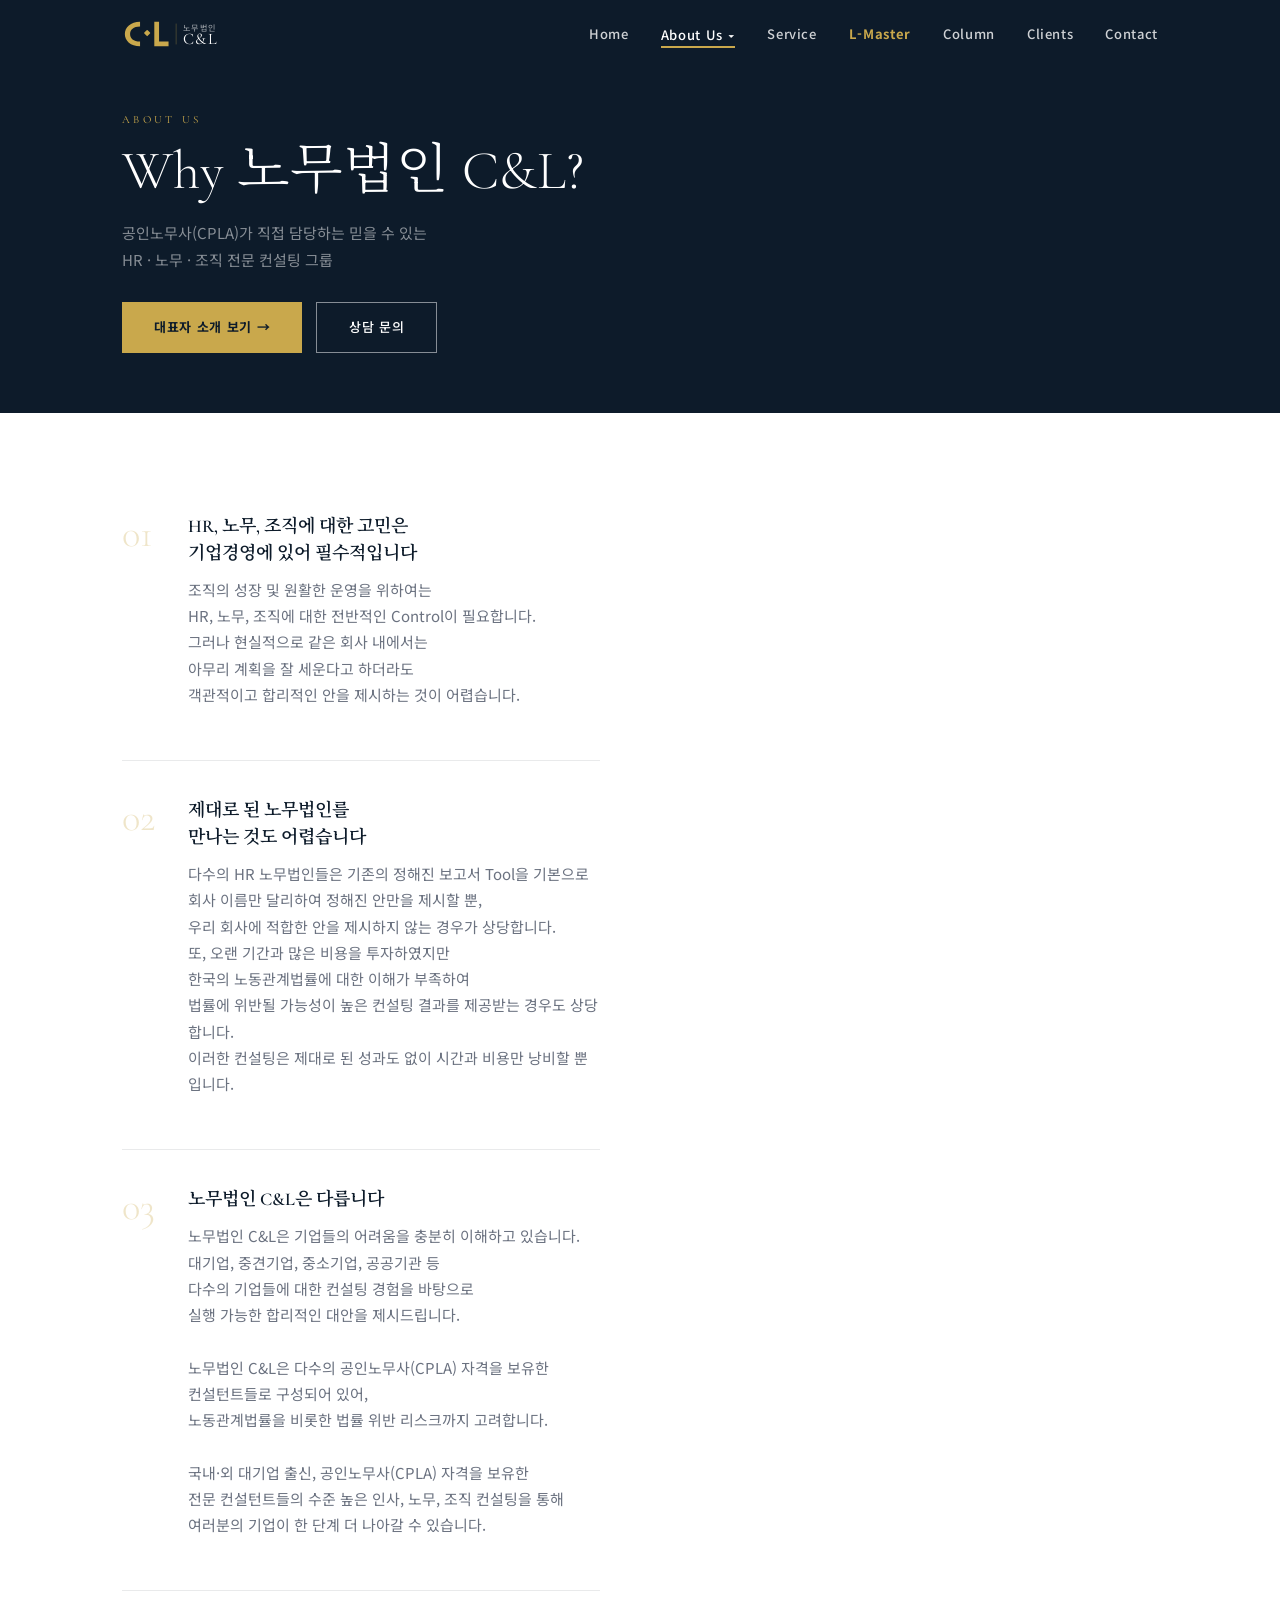
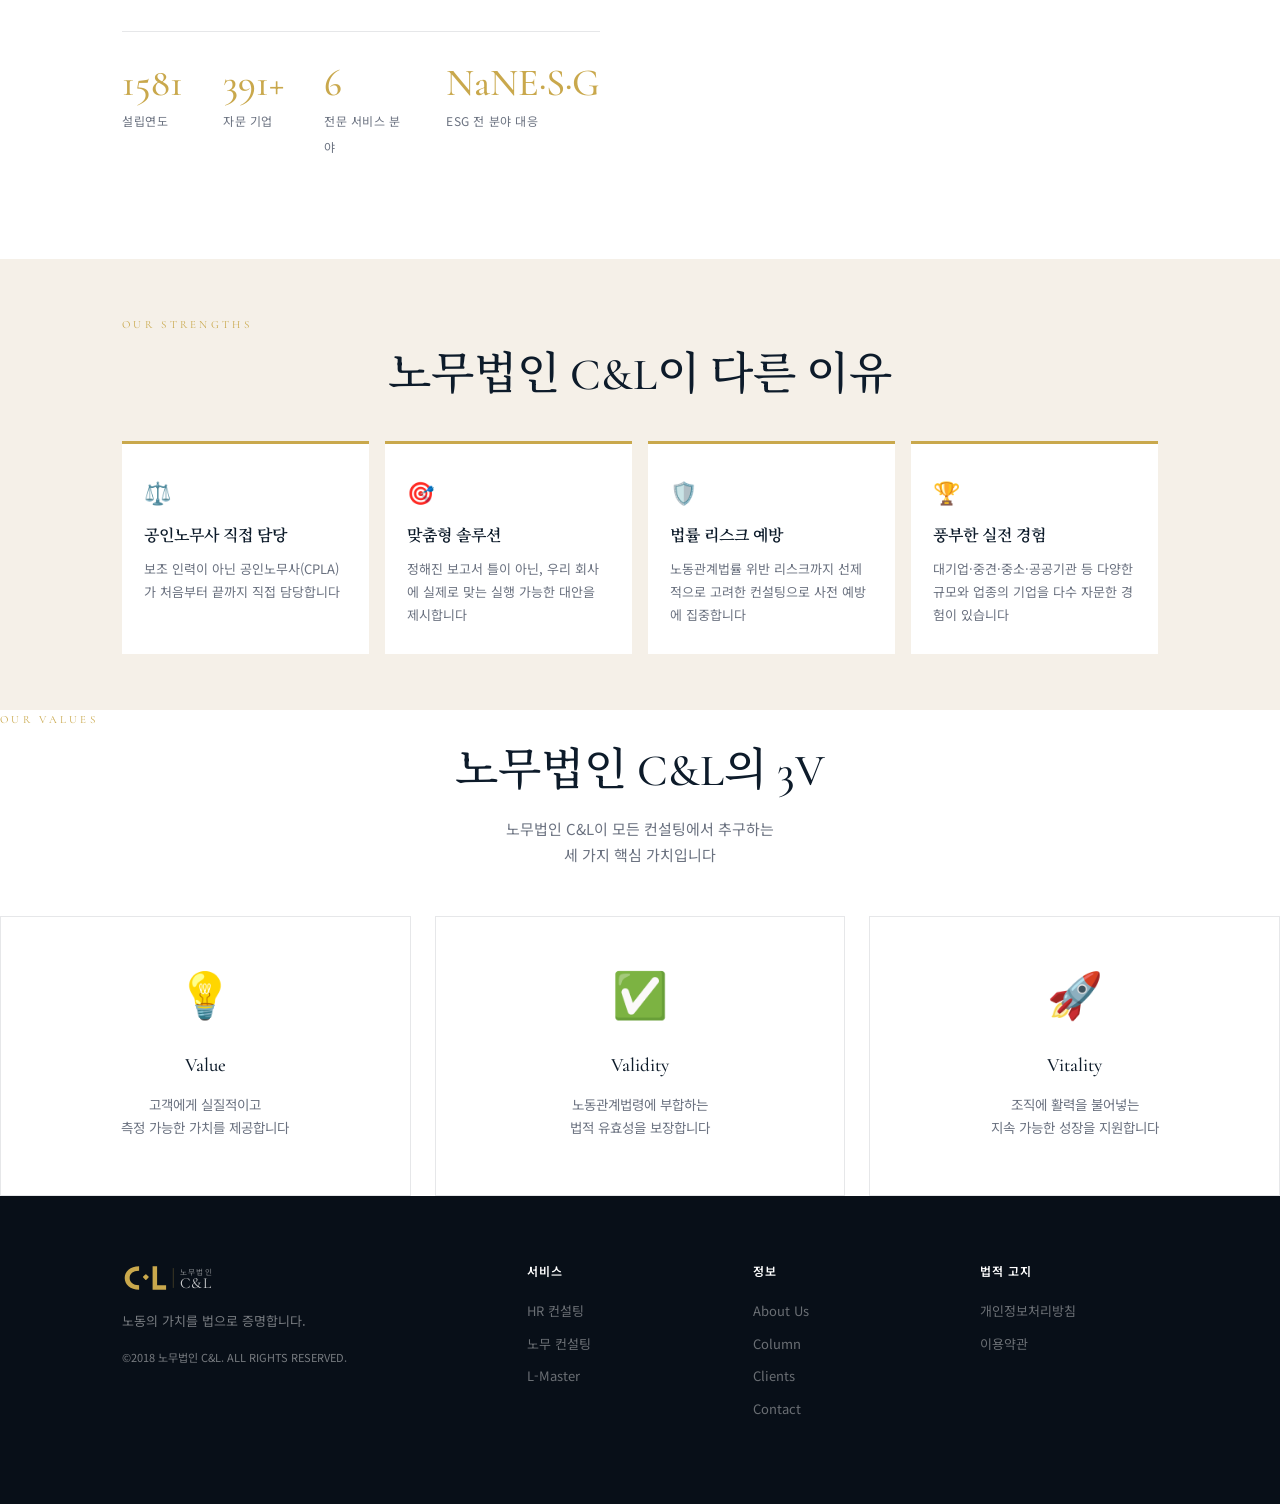
==== about.html @ 5831baf7 "Add files via upload" ====
<!DOCTYPE html>
<html lang="ko">
<head>
  <meta charset="UTF-8"/><meta name="viewport" content="width=device-width,initial-scale=1.0"/>
  <title>About Us | 노무법인 C&amp;L</title>
  <link rel="stylesheet" href="style.css"/>
  <link rel="preconnect" href="https://fonts.googleapis.com">
  <link href="https://fonts.googleapis.com/css2?family=Noto+Serif+KR:wght@300;400;600;700&family=Noto+Sans+KR:wght@300;400;500;700&family=Cormorant+Garamond:ital,wght@0,300;0,500;0,600;1,300;1,500&display=swap" rel="stylesheet">
</head>
<body>
<header class="nav-header scrolled" id="navbar">
  <div class="nav-inner">
    <a href="index.html" class="logo">
      <svg class="logo-svg" viewBox="0 0 148 40" fill="none">
        <path d="M19 7 C9 7 3 13 3 20 C3 27 9 33 19 33 L19 28 C12 28 8.5 24.5 8.5 20 C8.5 15.5 12 12 19 12 Z" fill="#c9a84c"/>
        <rect x="24" y="16.5" width="5" height="5" rx="0.8" fill="#c9a84c" transform="rotate(45 26.5 19)"/>
        <path d="M34 7 L34 33 L49 33 L49 28 L39 28 L39 7 Z" fill="#c9a84c"/>
        <line x1="57" y1="9" x2="57" y2="31" stroke="rgba(201,168,76,0.3)" stroke-width="1"/>
        <text x="64" y="17" font-family="'Noto Sans KR',sans-serif" font-size="8.5" fill="rgba(255,255,255,0.65)" letter-spacing="1.5">노무법인</text>
        <text x="64" y="31" font-family="'Cormorant Garamond',serif" font-size="17" fill="#fff" letter-spacing="1.5">C&amp;L</text>
      </svg>
    </a>
    <nav class="nav-links">
      <a href="index.html" class="nav-link">Home</a>
      <div class="nav-dropdown"><a class="nav-link active" style="cursor:default">About Us ▾</a><div class="dropdown-menu"><a href="about.html">법인 소개</a><a href="director.html">대표자 소개</a></div></div>
      <a href="service.html" class="nav-link">Service</a>
      <a href="lmaster.html" class="nav-link lmaster-link">L-Master</a>
      <a href="column.html" class="nav-link">Column</a>
      <a href="clients.html" class="nav-link">Clients</a>
      <a href="contact.html" class="nav-link">Contact</a>
    </nav>
    <button class="hamburger" id="hamburger"><span></span><span></span><span></span></button>
  </div>
  <div class="mobile-menu" id="mobileMenu">
    <a href="index.html" class="mob-link">Home</a><a href="about.html" class="mob-link">About Us — 법인 소개</a><a href="director.html" class="mob-link">About Us — 대표자 소개</a>
    <a href="service.html" class="mob-link">Service</a><a href="lmaster.html" class="mob-link">L-Master</a>
    <a href="column.html" class="mob-link">Column</a><a href="clients.html" class="mob-link">Clients</a>
    <a href="contact.html" class="mob-link">Contact</a>
  </div>
</header>

<div class="page-hero">
  <div class="container">
    <div class="section-label">About Us</div>
    <h1>Why 노무법인 C&amp;L?</h1>
    <p>공인노무사(CPLA)가 직접 담당하는 믿을 수 있는<br/>HR · 노무 · 조직 전문 컨설팅 그룹</p>
    <div style="margin-top:28px;display:flex;gap:14px;flex-wrap:wrap">
      <a href="director.html" class="btn-primary">대표자 소개 보기 →</a>
      <a href="contact.html" class="btn-outline">상담 문의</a>
    </div>
  </div>
</div>

<!-- Why CNL -->
<section class="section" style="background:#fff">
  <div class="container">
    <div class="about-grid">
      <div class="about-text">

        <div class="about-why-item">
          <div class="about-why-num">01</div>
          <div>
            <h4 class="about-why-title">
              HR, 노무, 조직에 대한 고민은<br/>기업경영에 있어 필수적입니다
            </h4>
            <p class="about-desc">
              조직의 성장 및 원활한 운영을 위하여는<br/>
              HR, 노무, 조직에 대한 전반적인 Control이 필요합니다.<br/>
              그러나 현실적으로 같은 회사 내에서는<br/>
              아무리 계획을 잘 세운다고 하더라도<br/>
              객관적이고 합리적인 안을 제시하는 것이 어렵습니다.
            </p>
          </div>
        </div>

        <div class="about-why-item">
          <div class="about-why-num">02</div>
          <div>
            <h4 class="about-why-title">
              제대로 된 노무법인를<br/>만나는 것도 어렵습니다
            </h4>
            <p class="about-desc">
              다수의 HR 노무법인들은 기존의 정해진 보고서 Tool을 기본으로<br/>
              회사 이름만 달리하여 정해진 안만을 제시할 뿐,<br/>
              우리 회사에 적합한 안을 제시하지 않는 경우가 상당합니다.<br/>
              또, 오랜 기간과 많은 비용을 투자하였지만<br/>
              한국의 노동관계법률에 대한 이해가 부족하여<br/>
              법률에 위반될 가능성이 높은 컨설팅 결과를 제공받는 경우도 상당합니다.<br/>
              이러한 컨설팅은 제대로 된 성과도 없이 시간과 비용만 낭비할 뿐입니다.
            </p>
          </div>
        </div>

        <div class="about-why-item">
          <div class="about-why-num">03</div>
          <div>
            <h4 class="about-why-title">노무법인 C&amp;L은 다릅니다</h4>
            <p class="about-desc">
              노무법인 C&amp;L은 기업들의 어려움을 충분히 이해하고 있습니다.<br/>
              대기업, 중견기업, 중소기업, 공공기관 등<br/>
              다수의 기업들에 대한 컨설팅 경험을 바탕으로<br/>
              실행 가능한 합리적인 대안을 제시드립니다.<br/><br/>
              노무법인 C&amp;L은 다수의 공인노무사(CPLA) 자격을 보유한<br/>
              컨설턴트들로 구성되어 있어,<br/>
              노동관계법률을 비롯한 법률 위반 리스크까지 고려합니다.<br/><br/>
              국내·외 대기업 출신, 공인노무사(CPLA) 자격을 보유한<br/>
              전문 컨설턴트들의 수준 높은 인사, 노무, 조직 컨설팅을 통해<br/>
              여러분의 기업이 한 단계 더 나아갈 수 있습니다.
            </p>
          </div>
        </div>

        <div class="about-stats" style="margin-top:40px">
          <div class="stat"><span class="stat-num">2018</span><span class="stat-label">설립연도</span></div>
          <div class="stat"><span class="stat-num">500+</span><span class="stat-label">자문 기업</span></div>
          <div class="stat"><span class="stat-num">8</span><span class="stat-label">전문 서비스 분야</span></div>
          <div class="stat"><span class="stat-num">E·S·G</span><span class="stat-label">ESG 전 분야 대응</span></div>
        </div>
      </div><!-- end about-text -->

    </div><!-- end about-grid -->
  </div>
</section>

<!-- 핵심 강점 4개 카드 -->
<section class="section" style="background:#f5f0e8;padding:56px 0">
  <div class="container">
    <div class="section-label">Our Strengths</div>
    <h2 class="section-title centered">노무법인 C&amp;L이 다른 이유</h2>
    <div style="display:grid;grid-template-columns:repeat(4,1fr);gap:16px;margin-top:36px">
      <div style="background:#fff;padding:28px 22px;border-top:3px solid var(--gold)">
        <div style="font-size:22px;margin-bottom:12px">⚖️</div>
        <h4 style="font-family:var(--ff-serif);font-size:16px;font-weight:600;color:var(--navy);margin-bottom:8px">공인노무사 직접 담당</h4>
        <p style="font-size:13px;color:#6b7280;line-height:1.75">보조 인력이 아닌 공인노무사(CPLA)가 처음부터 끝까지 직접 담당합니다</p>
      </div>
      <div style="background:#fff;padding:28px 22px;border-top:3px solid var(--gold)">
        <div style="font-size:22px;margin-bottom:12px">🎯</div>
        <h4 style="font-family:var(--ff-serif);font-size:16px;font-weight:600;color:var(--navy);margin-bottom:8px">맞춤형 솔루션</h4>
        <p style="font-size:13px;color:#6b7280;line-height:1.75">정해진 보고서 틀이 아닌, 우리 회사에 실제로 맞는 실행 가능한 대안을 제시합니다</p>
      </div>
      <div style="background:#fff;padding:28px 22px;border-top:3px solid var(--gold)">
        <div style="font-size:22px;margin-bottom:12px">🛡️</div>
        <h4 style="font-family:var(--ff-serif);font-size:16px;font-weight:600;color:var(--navy);margin-bottom:8px">법률 리스크 예방</h4>
        <p style="font-size:13px;color:#6b7280;line-height:1.75">노동관계법률 위반 리스크까지 선제적으로 고려한 컨설팅으로 사전 예방에 집중합니다</p>
      </div>
      <div style="background:#fff;padding:28px 22px;border-top:3px solid var(--gold)">
        <div style="font-size:22px;margin-bottom:12px">🏆</div>
        <h4 style="font-family:var(--ff-serif);font-size:16px;font-weight:600;color:var(--navy);margin-bottom:8px">풍부한 실전 경험</h4>
        <p style="font-size:13px;color:#6b7280;line-height:1.75">대기업·중견·중소·공공기관 등 다양한 규모와 업종의 기업을 다수 자문한 경험이 있습니다</p>
      </div>
    </div>
  </div>
</section>
    <div class="section-label">Our Values</div>
    <h2 class="section-title centered">노무법인 C&amp;L의 3V</h2>
    <p class="section-sub centered">
      노무법인 C&amp;L이 모든 컨설팅에서 추구하는<br/>세 가지 핵심 가치입니다
    </p>
    <div class="service-grid" style="grid-template-columns:repeat(3,1fr);margin-top:40px">
      <div class="service-card" style="text-align:center">
        <div style="font-size:2.8rem;margin-bottom:16px">💡</div>
        <h3>Value</h3>
        <p>고객에게 실질적이고<br/>측정 가능한 가치를 제공합니다</p>
      </div>
      <div class="service-card" style="text-align:center">
        <div style="font-size:2.8rem;margin-bottom:16px">✅</div>
        <h3>Validity</h3>
        <p>노동관계법령에 부합하는<br/>법적 유효성을 보장합니다</p>
      </div>
      <div class="service-card" style="text-align:center">
        <div style="font-size:2.8rem;margin-bottom:16px">🚀</div>
        <h3>Vitality</h3>
        <p>조직에 활력을 불어넣는<br/>지속 가능한 성장을 지원합니다</p>
      </div>
    </div>
  </div>
</section>

<footer class="footer">
  <div class="container">
    <div class="footer-grid">
      <div class="footer-brand">
        <svg class="footer-logo-svg" viewBox="0 0 148 40" fill="none">
          <path d="M19 7 C9 7 3 13 3 20 C3 27 9 33 19 33 L19 28 C12 28 8.5 24.5 8.5 20 C8.5 15.5 12 12 19 12 Z" fill="#c9a84c"/>
          <rect x="24" y="16.5" width="5" height="5" rx="0.8" fill="#c9a84c" transform="rotate(45 26.5 19)"/>
          <path d="M34 7 L34 33 L49 33 L49 28 L39 28 L39 7 Z" fill="#c9a84c"/>
          <line x1="57" y1="9" x2="57" y2="31" stroke="rgba(201,168,76,0.3)" stroke-width="1"/>
          <text x="64" y="17" font-family="'Noto Sans KR',sans-serif" font-size="8.5" fill="rgba(255,255,255,0.5)" letter-spacing="1.5">노무법인</text>
          <text x="64" y="31" font-family="'Cormorant Garamond',serif" font-size="17" fill="rgba(255,255,255,0.8)" letter-spacing="1.5">C&amp;L</text>
        </svg>
        <p>노동의 가치를 법으로 증명합니다.</p>
        <p class="footer-copy">©2018 노무법인 C&amp;L. ALL RIGHTS RESERVED.</p>
      </div>
      <div class="footer-links"><h4>서비스</h4><a href="service.html">HR 컨설팅</a><a href="service.html">노무 컨설팅</a><a href="lmaster.html">L-Master</a></div>
      <div class="footer-links"><h4>정보</h4><a href="about.html">About Us</a><a href="column.html">Column</a><a href="clients.html">Clients</a><a href="contact.html">Contact</a></div>
      <div class="footer-links"><h4>법적 고지</h4><a href="#">개인정보처리방침</a><a href="#">이용약관</a></div>
    </div>
  </div>
</footer>
<script src="script.js"></script>
</body>
</html>
---- style.css ----
/* ── RESET & VARIABLES ── */
*, *::before, *::after { box-sizing: border-box; margin: 0; padding: 0; }

:root {
  --navy:    #0d1b2a;
  --navy2:   #1b2e45;
  --gold:    #c9a84c;
  --gold2:   #e8c96a;
  --cream:   #f5f0e8;
  --light:   #fafaf7;
  --gray:    #6b7280;
  --gray2:   #9ca3af;
  --white:   #ffffff;
  --lm-dark: #111827;
  --lm-red:  #c0392b;

  --ff-serif: 'Cormorant Garamond', 'Noto Serif KR', serif;
  --ff-sans:  'Noto Sans KR', sans-serif;

  --radius: 4px;
  --shadow: 0 4px 24px rgba(13,27,42,0.10);
  --shadow-lg: 0 12px 48px rgba(13,27,42,0.18);
}

html { scroll-behavior: smooth; }

body {
  font-family: var(--ff-sans);
  font-size: 15px;
  line-height: 1.75;
  color: var(--navy);
  background: var(--white);
  overflow-x: hidden;
}

/* ── TYPOGRAPHY HELPERS ── */
.section-label {
  font-family: var(--ff-serif);
  font-size: 11px;
  letter-spacing: 0.3em;
  text-transform: uppercase;
  color: var(--gold);
  margin-bottom: 12px;
}

.section-title {
  font-family: var(--ff-serif);
  font-size: clamp(2rem, 4vw, 2.8rem);
  font-weight: 500;
  line-height: 1.3;
  color: var(--navy);
  margin-bottom: 16px;
}

.section-title.centered,
.section-sub.centered {
  text-align: center;
}

.section-sub {
  color: var(--gray);
  font-size: 15px;
  margin-bottom: 48px;
  max-width: 520px;
}

.centered { margin-left: auto; margin-right: auto; }

.section {
  padding: 100px 0;
}

.container {
  max-width: 1100px;
  margin: 0 auto;
  padding: 0 32px;
}

/* ── BUTTONS ── */
.btn-primary {
  display: inline-block;
  background: var(--gold);
  color: var(--navy);
  font-family: var(--ff-sans);
  font-weight: 700;
  font-size: 13px;
  letter-spacing: 0.05em;
  padding: 14px 32px;
  text-decoration: none;
  border: none;
  cursor: pointer;
  transition: background 0.25s, transform 0.2s;
}
.btn-primary:hover { background: var(--gold2); transform: translateY(-2px); }

.btn-outline {
  display: inline-block;
  background: transparent;
  color: var(--white);
  font-family: var(--ff-sans);
  font-weight: 500;
  font-size: 13px;
  letter-spacing: 0.05em;
  padding: 13px 32px;
  text-decoration: none;
  border: 1.5px solid rgba(255,255,255,0.5);
  cursor: pointer;
  transition: border-color 0.25s, color 0.25s, transform 0.2s;
}
.btn-outline:hover { border-color: var(--gold); color: var(--gold); transform: translateY(-2px); }

/* dark variant for non-hero */
.btn-outline.dark {
  color: var(--navy);
  border-color: var(--navy);
}
.btn-outline.dark:hover { border-color: var(--gold); color: var(--gold); }

/* ── NAVBAR ── */
.nav-header {
  position: fixed;
  top: 0; left: 0; right: 0;
  z-index: 999;
  transition: background 0.35s, box-shadow 0.35s;
}

.nav-header.scrolled {
  background: var(--navy);
  box-shadow: 0 2px 20px rgba(0,0,0,0.25);
}

.nav-inner {
  max-width: 1100px;
  margin: 0 auto;
  padding: 0 32px;
  height: 68px;
  display: flex;
  align-items: center;
  justify-content: space-between;
}

.logo {
  display: flex;
  align-items: center;
  text-decoration: none;
}
.logo-svg {
  height: 38px;
  width: auto;
}
.footer-logo-svg {
  height: 36px;
  width: auto;
  margin-bottom: 14px;
  display: block;
}

/* ── L-MASTER BANNER (service section 하단) ── */
.lmaster-banner {
  margin-top: 56px;
  background: var(--navy);
  display: flex;
  align-items: center;
  justify-content: space-between;
  gap: 32px;
  padding: 40px 48px;
  flex-wrap: wrap;
}
.lmaster-banner-label {
  display: inline-block;
  background: var(--gold);
  color: var(--navy);
  font-size: 10px;
  font-weight: 700;
  letter-spacing: 0.18em;
  padding: 3px 10px;
  margin-bottom: 10px;
}
.lmaster-banner-text strong {
  display: block;
  font-family: var(--ff-serif);
  font-size: 22px;
  font-weight: 500;
  color: var(--white);
  margin-bottom: 8px;
  line-height: 1.3;
}
.lmaster-banner-text p {
  color: rgba(255,255,255,0.55);
  font-size: 14px;
  line-height: 1.8;
}

.nav-links {
  display: flex;
  gap: 32px;
  align-items: center;
}

.nav-link {
  font-size: 13px;
  font-weight: 500;
  letter-spacing: 0.05em;
  color: rgba(255,255,255,0.8);
  text-decoration: none;
  transition: color 0.2s;
  position: relative;
}

.nav-link::after {
  content: '';
  position: absolute;
  bottom: -4px; left: 0; right: 0;
  height: 1.5px;
  background: var(--gold);
  transform: scaleX(0);
  transition: transform 0.25s;
  transform-origin: left;
}

.nav-link:hover, .nav-link.active { color: var(--white); }
.nav-link:hover::after, .nav-link.active::after { transform: scaleX(1); }

.lmaster-link {
  color: var(--gold) !important;
  font-weight: 700;
}

.hamburger {
  display: none;
  flex-direction: column;
  gap: 5px;
  background: none;
  border: none;
  cursor: pointer;
  padding: 4px;
}
.hamburger span {
  display: block;
  width: 24px;
  height: 2px;
  background: var(--white);
  transition: transform 0.3s, opacity 0.3s;
}

.mobile-menu {
  display: none;
  flex-direction: column;
  background: var(--navy);
  padding: 16px 32px 24px;
  border-top: 1px solid rgba(255,255,255,0.1);
}
.mobile-menu.open { display: flex; }
.mob-link {
  color: rgba(255,255,255,0.8);
  text-decoration: none;
  padding: 10px 0;
  font-size: 14px;
  font-weight: 500;
  border-bottom: 1px solid rgba(255,255,255,0.07);
}

/* ── HERO ── */
.hero {
  position: relative;
  min-height: 100vh;
  display: flex;
  align-items: center;
  overflow: hidden;
}

.hero-bg {
  position: absolute;
  inset: 0;
  background:
    linear-gradient(135deg, #0d1b2a 0%, #1b2e45 60%, #0d2035 100%);
}

/* decorative geometric lines */
.hero-bg::before {
  content: '';
  position: absolute;
  top: 10%;
  right: 5%;
  width: 420px;
  height: 420px;
  border: 1px solid rgba(201,168,76,0.15);
  transform: rotate(15deg);
}
.hero-bg::after {
  content: '';
  position: absolute;
  top: 15%;
  right: 8%;
  width: 320px;
  height: 320px;
  border: 1px solid rgba(201,168,76,0.08);
  transform: rotate(30deg);
}

.hero-overlay {
  position: absolute;
  inset: 0;
  background: radial-gradient(ellipse at 70% 50%, rgba(201,168,76,0.06) 0%, transparent 60%);
}

.hero-content {
  position: relative;
  z-index: 2;
  max-width: 1100px;
  margin: 0 auto;
  padding: 0 32px;
  padding-top: 68px;
}

.hero-sub {
  font-size: 15px;
  letter-spacing: 0.22em;
  text-transform: uppercase;
  color: rgba(255,255,255,0.75);
  margin-bottom: 20px;
  font-weight: 400;
}
.hero-firm {
  font-family: var(--ff-serif);
  font-size: 13px;
  letter-spacing: 0.3em;
  text-transform: uppercase;
  color: var(--gold);
  margin-bottom: 10px;
}
.delay-4 { animation-delay: 0.8s; }

.column-header-row {
  display: flex;
  align-items: flex-end;
  justify-content: space-between;
  margin-bottom: 40px;
  gap: 24px;
  flex-wrap: wrap;
}
.column-header-row .section-title { margin-bottom: 8px; }
.column-header-row .section-sub   { margin-bottom: 0; }

.hero-title {
  font-family: var(--ff-serif);
  font-size: clamp(3rem, 7vw, 5.5rem);
  font-weight: 300;
  line-height: 1.15;
  color: var(--white);
  margin-bottom: 24px;
}
.hero-title em {
  font-style: italic;
  color: var(--gold);
}

.hero-desc {
  color: rgba(255,255,255,0.65);
  font-size: 15px;
  line-height: 1.9;
  margin-bottom: 40px;
  max-width: 480px;
}

.hero-cta {
  display: flex;
  gap: 16px;
  flex-wrap: wrap;
}

.hero-scroll-indicator {
  position: absolute;
  bottom: 40px;
  left: 50%;
  transform: translateX(-50%);
  display: flex;
  flex-direction: column;
  align-items: center;
  gap: 8px;
  z-index: 2;
}
.hero-scroll-indicator span {
  font-size: 9px;
  letter-spacing: 0.25em;
  color: rgba(255,255,255,0.35);
}
.scroll-line {
  width: 1px;
  height: 40px;
  background: linear-gradient(to bottom, rgba(255,255,255,0.3), transparent);
  animation: scrollPulse 2s ease-in-out infinite;
}
@keyframes scrollPulse {
  0%, 100% { opacity: 0.3; transform: scaleY(1); }
  50% { opacity: 0.7; transform: scaleY(1.2); }
}

/* ── ANIMATIONS ── */
.animate-up {
  opacity: 0;
  transform: translateY(30px);
  animation: fadeUp 0.8s ease forwards;
}
.delay-1 { animation-delay: 0.2s; }
.delay-2 { animation-delay: 0.4s; }
.delay-3 { animation-delay: 0.6s; }

@keyframes fadeUp {
  to { opacity: 1; transform: translateY(0); }
}

/* ── ABOUT ── */
.about-section { background: var(--light); }

.about-grid {
  display: grid;
  grid-template-columns: 1fr 1fr;
  gap: 80px;
  align-items: center;
}

.about-desc {
  color: var(--gray);
  margin-bottom: 16px;
  font-size: 15px;
}

.about-stats {
  display: flex;
  gap: 40px;
  margin-top: 40px;
  padding-top: 32px;
  border-top: 1px solid rgba(13,27,42,0.1);
}

.stat-num {
  display: block;
  font-family: var(--ff-serif);
  font-size: 2.4rem;
  font-weight: 500;
  color: var(--gold);
  line-height: 1;
  margin-bottom: 4px;
}
.stat-label {
  font-size: 12px;
  color: var(--gray);
  letter-spacing: 0.05em;
}

.about-visual {
  display: grid;
  grid-template-columns: 1fr 1fr;
  gap: 16px;
}

.about-card {
  background: var(--white);
  border: 1px solid rgba(13,27,42,0.07);
  padding: 28px 24px;
  transition: box-shadow 0.25s, transform 0.25s;
}
.about-card:hover {
  box-shadow: var(--shadow);
  transform: translateY(-4px);
}
.about-card-icon {
  font-size: 24px;
  margin-bottom: 12px;
}
.about-card h3 {
  font-family: var(--ff-serif);
  font-size: 18px;
  font-weight: 500;
  margin-bottom: 8px;
  color: var(--navy);
}
.about-card p {
  font-size: 13px;
  color: var(--gray);
  line-height: 1.6;
}

/* ── SERVICE ── */
.service-section { background: var(--white); }

.service-grid {
  display: grid;
  grid-template-columns: repeat(3, 1fr);
  gap: 24px;
}

.service-card {
  border: 1px solid rgba(13,27,42,0.1);
  padding: 36px 28px;
  position: relative;
  overflow: hidden;
  transition: border-color 0.25s, box-shadow 0.25s, transform 0.25s;
  background: var(--white);
}
.service-card::before {
  content: '';
  position: absolute;
  top: 0; left: 0; right: 0;
  height: 3px;
  background: var(--gold);
  transform: scaleX(0);
  transition: transform 0.3s;
  transform-origin: left;
}
.service-card:hover {
  border-color: transparent;
  box-shadow: var(--shadow);
  transform: translateY(-6px);
}
.service-card:hover::before { transform: scaleX(1); }

.service-num {
  font-family: var(--ff-serif);
  font-size: 2.5rem;
  font-weight: 300;
  color: rgba(13,27,42,0.08);
  line-height: 1;
  margin-bottom: 16px;
}
.service-card h3 {
  font-family: var(--ff-serif);
  font-size: 19px;
  font-weight: 500;
  margin-bottom: 12px;
  color: var(--navy);
}
.service-card p {
  font-size: 13.5px;
  color: var(--gray);
  line-height: 1.7;
  margin-bottom: 20px;
}
.service-link {
  font-size: 12px;
  font-weight: 600;
  color: var(--gold);
  text-decoration: none;
  letter-spacing: 0.05em;
  transition: color 0.2s;
}
.service-link:hover { color: var(--navy); }

/* ── L-MASTER ── */
.lmaster-section {
  background: var(--lm-dark);
  color: var(--white);
  position: relative;
  overflow: hidden;
}

.lmaster-bg-text {
  position: absolute;
  top: 50%;
  right: -60px;
  transform: translateY(-50%);
  font-family: var(--ff-serif);
  font-size: clamp(8rem, 18vw, 18rem);
  font-weight: 700;
  color: rgba(255,255,255,0.025);
  white-space: nowrap;
  pointer-events: none;
  letter-spacing: -0.02em;
}

.lmaster-badge {
  display: inline-block;
  background: var(--lm-red);
  color: var(--white);
  font-size: 10px;
  font-weight: 700;
  letter-spacing: 0.2em;
  padding: 5px 14px;
  margin-bottom: 24px;
}

.lmaster-header {
  max-width: 700px;
  margin-bottom: 72px;
}

.lmaster-logo-wrap {
  display: flex;
  align-items: center;
  gap: 12px;
  margin-bottom: 24px;
}
.lmaster-logo-icon {
  font-size: 28px;
}
.lmaster-logo-text {
  font-family: var(--ff-serif);
  font-size: 26px;
  font-weight: 500;
  color: var(--gold);
  letter-spacing: 0.05em;
}

.lmaster-title {
  font-family: var(--ff-serif);
  font-size: clamp(2.2rem, 5vw, 3.8rem);
  font-weight: 300;
  line-height: 1.2;
  color: var(--white);
  margin-bottom: 20px;
}
.lmaster-title em {
  font-style: italic;
  color: var(--gold);
}
.lmaster-sub {
  color: rgba(255,255,255,0.55);
  font-size: 15px;
  line-height: 1.8;
  max-width: 600px;
}

.lmaster-why {
  margin-bottom: 72px;
}
.lmaster-why-title {
  font-family: var(--ff-serif);
  font-size: 22px;
  font-weight: 500;
  color: var(--gold);
  margin-bottom: 32px;
  letter-spacing: 0.03em;
}

.lmaster-reasons {
  display: grid;
  grid-template-columns: repeat(3, 1fr);
  gap: 24px;
}
.lmaster-reason {
  background: rgba(255,255,255,0.04);
  border: 1px solid rgba(255,255,255,0.08);
  padding: 32px 28px;
  transition: background 0.25s, border-color 0.25s;
}
.lmaster-reason:hover {
  background: rgba(201,168,76,0.08);
  border-color: rgba(201,168,76,0.3);
}
.reason-icon {
  font-size: 28px;
  margin-bottom: 16px;
}
.lmaster-reason h4 {
  font-family: var(--ff-serif);
  font-size: 18px;
  font-weight: 500;
  color: var(--white);
  margin-bottom: 10px;
}
.lmaster-reason p {
  font-size: 13.5px;
  color: rgba(255,255,255,0.55);
  line-height: 1.7;
}

/* Plans */
.lmaster-plans { margin-bottom: 64px; }

.plan-grid {
  display: grid;
  grid-template-columns: repeat(3, 1fr);
  gap: 24px;
  align-items: start;
}

.plan-card {
  border: 1px solid rgba(255,255,255,0.1);
  padding: 36px 28px;
  position: relative;
  transition: border-color 0.25s;
}
.plan-card.featured {
  border-color: var(--gold);
  background: rgba(201,168,76,0.06);
}
.plan-badge {
  position: absolute;
  top: -1px; left: -1px; right: -1px;
  background: var(--gold);
  color: var(--navy);
  font-size: 10px;
  font-weight: 700;
  letter-spacing: 0.1em;
  text-align: center;
  padding: 5px;
}
.plan-card h4 {
  font-family: var(--ff-serif);
  font-size: 20px;
  font-weight: 500;
  color: var(--white);
  margin-bottom: 16px;
  margin-top: 16px;
}
.plan-card.featured h4 { margin-top: 32px; }
.plan-price {
  font-family: var(--ff-serif);
  font-size: 2.8rem;
  font-weight: 500;
  color: var(--gold);
  margin-bottom: 24px;
  line-height: 1;
}
.plan-won { font-size: 1.4rem; }
.plan-features {
  list-style: none;
  margin-bottom: 28px;
}
.plan-features li {
  font-size: 13px;
  color: rgba(255,255,255,0.65);
  padding: 7px 0;
  border-bottom: 1px solid rgba(255,255,255,0.05);
}

.plan-cta {
  display: block;
  text-align: center;
  background: var(--gold);
  color: var(--navy);
  font-weight: 700;
  font-size: 13px;
  padding: 13px 24px;
  text-decoration: none;
  transition: background 0.25s;
}
.plan-cta:hover { background: var(--gold2); }
.plan-cta.outline {
  background: transparent;
  color: var(--white);
  border: 1.5px solid rgba(255,255,255,0.25);
}
.plan-cta.outline:hover {
  border-color: var(--gold);
  color: var(--gold);
}

.lmaster-cta-banner {
  border-top: 1px solid rgba(255,255,255,0.1);
  padding-top: 48px;
  display: flex;
  justify-content: space-between;
  align-items: center;
  gap: 32px;
  flex-wrap: wrap;
}
.lmaster-cta-banner p {
  font-family: var(--ff-serif);
  font-size: 1.3rem;
  font-style: italic;
  color: rgba(255,255,255,0.65);
  max-width: 520px;
}

/* ── COLUMN ── */
.column-section { background: var(--cream); }

.column-grid {
  display: grid;
  grid-template-columns: 1fr 1fr;
  gap: 24px;
}

.column-card {
  background: var(--white);
  padding: 32px 28px;
  border: 1px solid rgba(13,27,42,0.06);
  transition: box-shadow 0.25s, transform 0.25s;
}
.column-card:hover {
  box-shadow: var(--shadow);
  transform: translateY(-4px);
}
.column-card.featured-card {
  grid-column: span 2;
  display: grid;
  grid-template-columns: 1fr auto;
  gap: 16px;
  align-items: start;
}
.column-card.featured-card h3 {
  font-size: 22px;
}

.col-category {
  font-size: 10px;
  letter-spacing: 0.2em;
  text-transform: uppercase;
  color: var(--gold);
  font-weight: 700;
  margin-bottom: 10px;
}
.column-card h3 {
  font-family: var(--ff-serif);
  font-size: 18px;
  font-weight: 500;
  color: var(--navy);
  margin-bottom: 10px;
  line-height: 1.4;
}
.column-card p {
  font-size: 13.5px;
  color: var(--gray);
  line-height: 1.65;
  margin-bottom: 16px;
}
.col-meta {
  display: flex;
  justify-content: space-between;
  align-items: center;
  font-size: 12px;
  color: var(--gray2);
}
.col-read {
  color: var(--gold);
  text-decoration: none;
  font-weight: 600;
  font-size: 12px;
  transition: color 0.2s;
}
.col-read:hover { color: var(--navy); }
.col-more-wrap {
  text-align: center;
  margin-top: 48px;
}
.col-more-wrap .btn-outline {
  color: var(--navy);
  border-color: var(--navy);
}
.col-more-wrap .btn-outline:hover { border-color: var(--gold); color: var(--gold); }

/* ── CLIENTS ── */
.clients-section { background: var(--white); }

.clients-grid {
  display: grid;
  grid-template-columns: repeat(4, 1fr);
  gap: 1px;
  background: rgba(13,27,42,0.08);
  border: 1px solid rgba(13,27,42,0.08);
  margin-bottom: 56px;
}
.client-logo {
  background: var(--white);
  padding: 32px 20px;
  text-align: center;
  font-family: var(--ff-serif);
  font-size: 14px;
  color: var(--gray);
  font-weight: 500;
  letter-spacing: 0.02em;
  transition: background 0.2s, color 0.2s;
}
.client-logo:hover {
  background: var(--light);
  color: var(--navy);
}

.testimonial {
  border-left: 3px solid var(--gold);
  padding: 24px 32px;
  background: var(--light);
  max-width: 700px;
  margin: 0 auto;
}
.testimonial blockquote {
  font-family: var(--ff-serif);
  font-size: 18px;
  font-style: italic;
  color: var(--navy);
  line-height: 1.7;
  margin-bottom: 12px;
}
.testimonial cite {
  font-size: 13px;
  color: var(--gray);
}

/* ── CONTACT ── */
.contact-section { background: var(--navy); color: var(--white); }
.contact-section .section-label { color: var(--gold); }
.contact-section .section-title { color: var(--white); }

.contact-grid {
  display: grid;
  grid-template-columns: 1fr 1.2fr;
  gap: 80px;
  align-items: start;
}

.contact-desc {
  color: rgba(255,255,255,0.6);
  margin-bottom: 40px;
  font-size: 15px;
  line-height: 1.8;
}
.contact-details {
  display: flex;
  flex-direction: column;
  gap: 20px;
}
.contact-item {
  display: flex;
  gap: 16px;
  align-items: flex-start;
}
.contact-icon { font-size: 18px; flex-shrink: 0; margin-top: 2px; }
.contact-item strong {
  display: block;
  font-size: 11px;
  letter-spacing: 0.1em;
  text-transform: uppercase;
  color: var(--gold);
  margin-bottom: 3px;
}
.contact-item p { color: rgba(255,255,255,0.65); font-size: 14px; }

/* Form */
.contact-form-wrap {
  background: rgba(255,255,255,0.04);
  border: 1px solid rgba(255,255,255,0.08);
  padding: 40px;
}

.contact-form { display: flex; flex-direction: column; gap: 20px; }

.form-row { display: grid; grid-template-columns: 1fr 1fr; gap: 16px; }

.form-group { display: flex; flex-direction: column; gap: 6px; }
.form-group label {
  font-size: 11px;
  letter-spacing: 0.1em;
  text-transform: uppercase;
  color: rgba(255,255,255,0.45);
}
.form-group input,
.form-group select,
.form-group textarea {
  background: rgba(255,255,255,0.06);
  border: 1px solid rgba(255,255,255,0.12);
  color: var(--white);
  font-family: var(--ff-sans);
  font-size: 14px;
  padding: 12px 16px;
  outline: none;
  transition: border-color 0.2s;
  resize: vertical;
}
.form-group input::placeholder,
.form-group textarea::placeholder { color: rgba(255,255,255,0.25); }
.form-group input:focus,
.form-group select:focus,
.form-group textarea:focus { border-color: var(--gold); }
.form-group select option { background: var(--navy2); }

.btn-primary.full-width {
  width: 100%;
  text-align: center;
  padding: 16px;
  font-size: 14px;
}

/* ── FOOTER ── */
.footer {
  background: #080f18;
  padding: 64px 0 32px;
  color: rgba(255,255,255,0.45);
}
.footer-grid {
  display: grid;
  grid-template-columns: 2fr 1fr 1fr 1fr;
  gap: 48px;
  margin-bottom: 48px;
}
.footer-logo {
  font-family: var(--ff-serif);
  font-size: 22px;
  font-weight: 600;
  color: var(--white);
  margin-bottom: 12px;
  letter-spacing: 0.03em;
}
.footer-brand p {
  font-size: 13px;
  line-height: 1.7;
  margin-bottom: 4px;
}
.footer-copy { margin-top: 16px !important; font-size: 11px !important; }
.footer-links { display: flex; flex-direction: column; gap: 4px; }
.footer-links h4 {
  color: var(--white);
  font-size: 12px;
  font-weight: 600;
  letter-spacing: 0.1em;
  text-transform: uppercase;
  margin-bottom: 12px;
}
.footer-links a {
  color: rgba(255,255,255,0.4);
  text-decoration: none;
  font-size: 13px;
  padding: 3px 0;
  transition: color 0.2s;
}
.footer-links a:hover { color: var(--gold); }

/* ── RESPONSIVE ── */
@media (max-width: 900px) {
  .nav-links { display: none; }
  .hamburger { display: flex; }

  .about-grid { grid-template-columns: 1fr; gap: 48px; }
  .service-grid { grid-template-columns: 1fr 1fr; }
  .lmaster-reasons { grid-template-columns: 1fr; }
  .plan-grid { grid-template-columns: 1fr; }
  .column-grid { grid-template-columns: 1fr; }
  .column-card.featured-card { grid-column: span 1; grid-template-columns: 1fr; }
  .clients-grid { grid-template-columns: repeat(2, 1fr); }
  .contact-grid { grid-template-columns: 1fr; gap: 48px; }
  .footer-grid { grid-template-columns: 1fr 1fr; gap: 32px; }
  .lmaster-cta-banner { flex-direction: column; align-items: flex-start; }
}

@media (max-width: 600px) {
  .section { padding: 64px 0; }
  .container { padding: 0 20px; }
  .hero-cta { flex-direction: column; gap: 12px; }
  .service-grid { grid-template-columns: 1fr; }
  .about-stats { gap: 24px; }
  .clients-grid { grid-template-columns: 1fr 1fr; }
  .footer-grid { grid-template-columns: 1fr; }
  .form-row { grid-template-columns: 1fr; }
  .contact-form-wrap { padding: 24px 20px; }
}

/* ── About Why Items ── */
.about-why-item {
  display: flex;
  gap: 20px;
  margin-bottom: 36px;
  padding-bottom: 36px;
  border-bottom: 1px solid rgba(13,27,42,0.08);
}
.about-why-item:last-of-type { border-bottom: none; margin-bottom: 0; }
.about-why-num {
  font-family: var(--ff-serif);
  font-size: 2.2rem;
  font-weight: 300;
  color: rgba(201,168,76,0.25);
  line-height: 1;
  min-width: 40px;
  padding-top: 4px;
}
.about-why-title {
  font-family: var(--ff-serif);
  font-size: 17px;
  font-weight: 600;
  color: var(--navy);
  line-height: 1.5;
  margin-bottom: 10px;
}

/* ────────────────────────────────────
   COMMON SUB-PAGE STYLES
──────────────────────────────────── */
.page-hero{background:var(--navy);padding:110px 0 60px;margin-top:0}
.page-hero .section-label{color:var(--gold);margin-bottom:10px}
.page-hero h1{font-family:var(--ff-serif);font-size:clamp(2rem,5vw,3.4rem);font-weight:300;color:#fff;line-height:1.2;margin-top:8px}
.page-hero p{color:rgba(255,255,255,.5);font-size:15px;margin-top:14px;line-height:1.85}

/* About Why */
.about-why-item{display:flex;gap:22px;margin-bottom:36px;padding-bottom:36px;border-bottom:1px solid rgba(13,27,42,.09)}
.about-why-item:last-of-type{border-bottom:none;margin-bottom:0}
.about-why-num{font-family:var(--ff-serif);font-size:2.4rem;font-weight:300;color:rgba(201,168,76,.3);line-height:1;min-width:44px;padding-top:2px}
.about-why-title{font-family:var(--ff-serif);font-size:18px;font-weight:600;color:var(--navy);line-height:1.5;margin-bottom:10px}

/* Service detail */
.svc-detail{padding:72px 0}
.svc-detail:nth-child(odd){background:#fff}
.svc-detail:nth-child(even){background:#f5f0e8}
.svc-inner{max-width:900px;margin:0 auto;padding:0 32px;display:grid;grid-template-columns:140px 1fr;gap:48px;align-items:start}
.svc-num-big{font-family:var(--ff-serif);font-size:5rem;font-weight:300;color:rgba(201,168,76,.22);line-height:1;text-align:right}
.svc-title{font-family:var(--ff-serif);font-size:1.9rem;font-weight:500;color:var(--navy);margin-bottom:16px}
.svc-body p{font-size:15px;line-height:1.95;color:#374151;margin-bottom:12px}
.svc-tags{display:flex;flex-wrap:wrap;gap:8px;margin-top:18px}
.svc-tag{font-size:11px;font-weight:600;letter-spacing:.1em;color:var(--gold);background:rgba(201,168,76,.1);padding:4px 12px;border:1px solid rgba(201,168,76,.25)}

/* Clients logo grid */
.logo-grid{display:flex;flex-wrap:wrap;gap:14px;justify-content:center;align-items:center;margin-top:40px}
.cl-box{width:154px;height:70px;background:#fff;border:1px solid rgba(13,27,42,.09);display:flex;align-items:center;justify-content:center;padding:10px 14px;transition:all .2s;box-sizing:border-box}
.cl-box:hover{border-color:rgba(201,168,76,.4);box-shadow:0 4px 16px rgba(13,27,42,.08)}
.cl-box svg{max-width:100%;max-height:100%}

/* Testimonials */
.testi-grid{display:grid;grid-template-columns:repeat(2,1fr);gap:20px;margin-top:48px}
.testi-card{background:#f5f0e8;padding:28px 32px;border-left:3px solid var(--gold)}
.testi-card blockquote{font-size:14.5px;color:#374151;line-height:1.85;margin-bottom:12px;font-style:italic}
.testi-card cite{font-size:12px;color:#9ca3af;font-style:normal}

/* Contact standalone */
.contact-wrap{background:#fff;padding:0}
.contact-wrap .contact-section{background:#fff}
.contact-wrap .section-title{color:var(--navy)}
.contact-wrap .contact-desc{color:#374151}

@media(max-width:700px){
  .svc-inner{grid-template-columns:1fr;gap:12px}
  .svc-num-big{font-size:2.8rem;text-align:left}
  .testi-grid{grid-template-columns:1fr}
  .cl-box{width:130px;height:60px}
}

/* ────────────────────────────────────
   Contact 페이지 — 흰 배경 재정의
──────────────────────────────────── */
.contact-page-body .contact-section {
  background: #fff !important;
  color: var(--navy) !important;
}
.contact-page-body .section-label { color: var(--gold) !important; }
.contact-page-body .contact-section .section-title { color: var(--navy) !important; }
.contact-page-body .contact-desc { color: #374151 !important; }
.contact-page-body .contact-item p { color: #6b7280 !important; }
.contact-page-body .contact-item strong { color: var(--gold) !important; }

/* 폼 배경 — 흰 배경이므로 연한 회색으로 */
.contact-page-body .contact-form-wrap {
  background: #f9f7f3 !important;
  border: 1px solid rgba(13,27,42,.1) !important;
}
.contact-page-body .contact-form label {
  color: var(--navy) !important;
}
.contact-page-body .contact-form input,
.contact-page-body .contact-form select,
.contact-page-body .contact-form textarea {
  background: #fff !important;
  border: 1.5px solid rgba(13,27,42,.15) !important;
  color: var(--navy) !important;
}
.contact-page-body .contact-form select {
  appearance: none !important;
  -webkit-appearance: none !important;
  background: #fff url("data:image/svg+xml,%3Csvg xmlns='http://www.w3.org/2000/svg' width='12' height='8' viewBox='0 0 12 8'%3E%3Cpath d='M1 1l5 5 5-5' stroke='%230d1b2a' stroke-width='1.8' fill='none' stroke-linecap='round'/%3E%3C/svg%3E") no-repeat right 14px center !important;
}
.contact-page-body .contact-form select option {
  background: #fff !important;
  color: var(--navy) !important;
}
.contact-page-body .contact-form input::placeholder,
.contact-page-body .contact-form textarea::placeholder {
  color: #9ca3af !important;
}
.contact-page-body .contact-form input:focus,
.contact-page-body .contact-form select:focus,
.contact-page-body .contact-form textarea:focus {
  border-color: var(--gold) !important;
  outline: none;
}

/* index.html 의 contact section — 기존 navy 배경 유지 */
/* (별도 override 불필요, 원래 .contact-section 스타일 그대로) */

/* ── Nav Dropdown ── */
.nav-dropdown { position: relative; }
.nav-dropdown .nav-link { cursor: pointer; user-select: none; }
.dropdown-menu {
  display: none; position: absolute; top: calc(100% + 8px); left: 50%;
  transform: translateX(-50%);
  background: var(--navy); border: 1px solid rgba(201,168,76,.2);
  border-top: 2px solid var(--gold);
  min-width: 150px; z-index: 999; padding: 6px 0;
  box-shadow: 0 8px 24px rgba(0,0,0,.25);
}
.nav-dropdown:hover .dropdown-menu { display: block; }
.dropdown-menu a {
  display: block; padding: 10px 20px; font-size: 13px; color: rgba(255,255,255,.7);
  text-decoration: none; white-space: nowrap; transition: color .15s, background .15s;
}
.dropdown-menu a:hover { color: var(--gold); background: rgba(201,168,76,.07); }
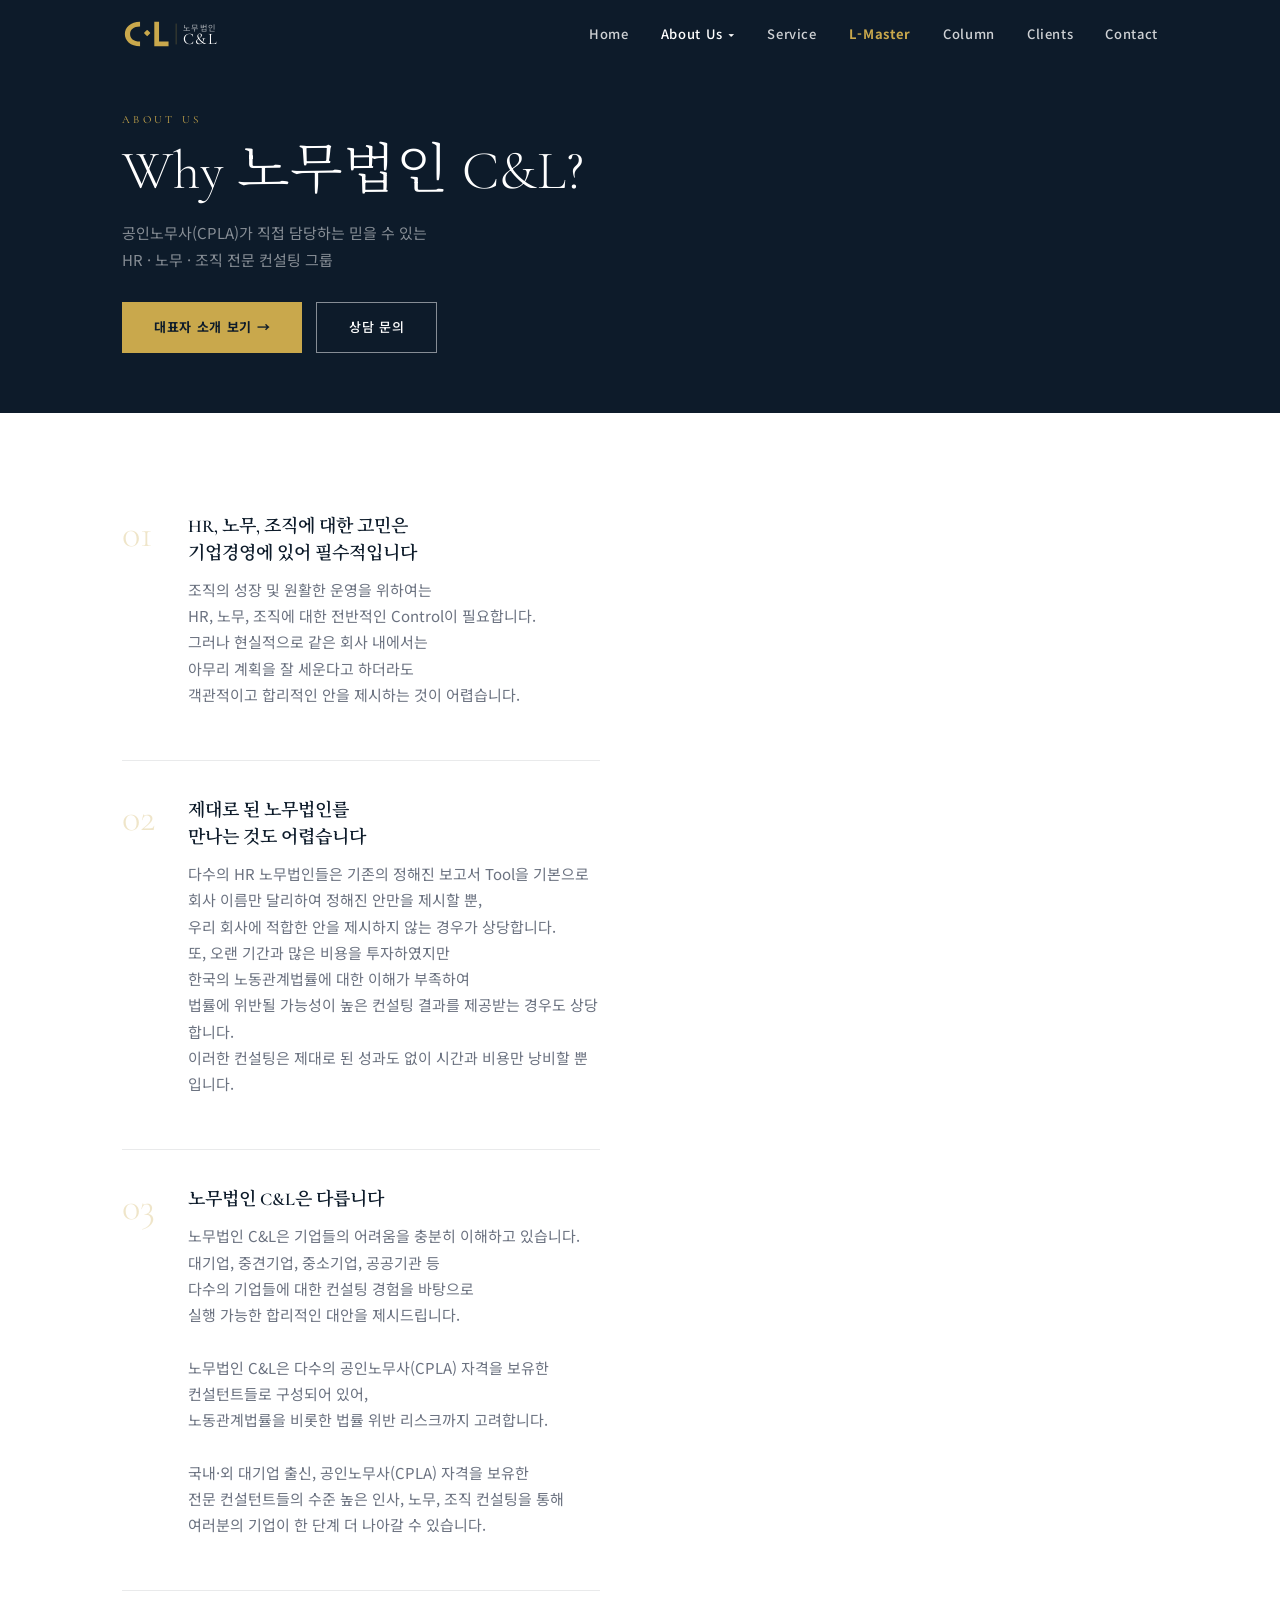
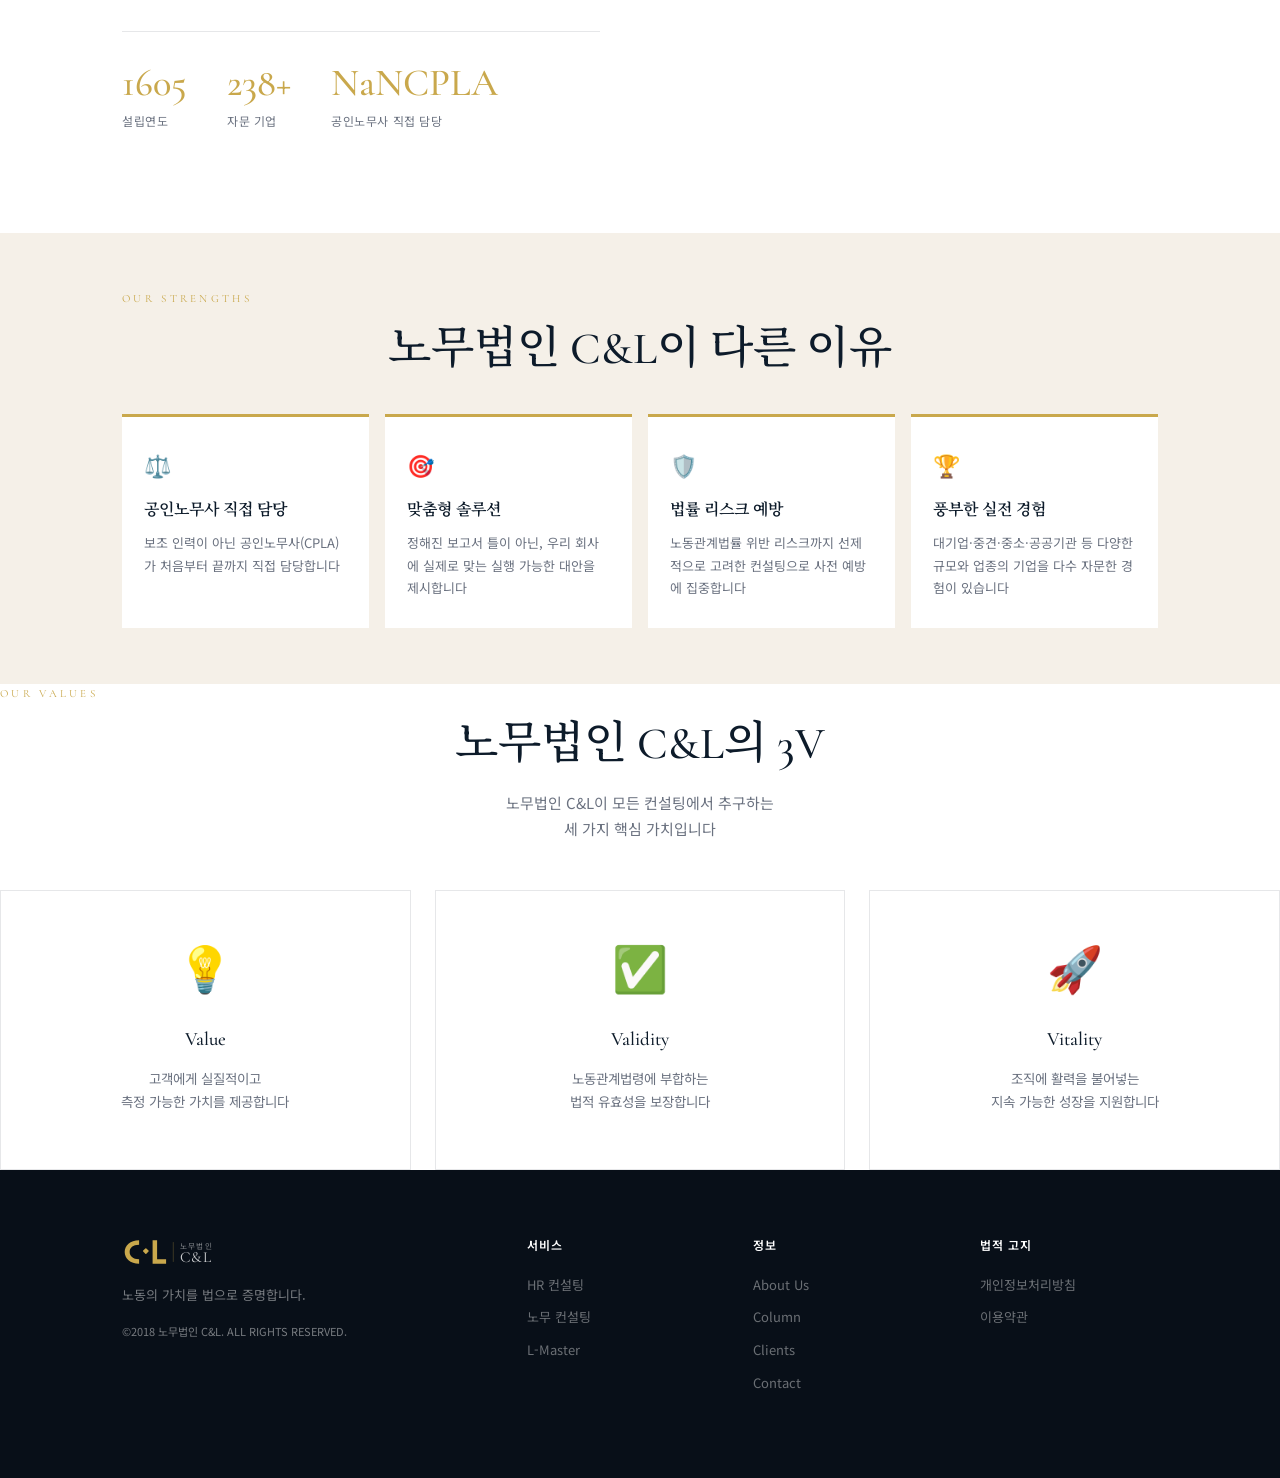
==== commit aa798c41: "Add files via upload" ====
--- a/about.html
+++ b/about.html
@@ -112,9 +112,8 @@
 
         <div class="about-stats" style="margin-top:40px">
           <div class="stat"><span class="stat-num">2018</span><span class="stat-label">설립연도</span></div>
-          <div class="stat"><span class="stat-num">500+</span><span class="stat-label">자문 기업</span></div>
-          <div class="stat"><span class="stat-num">8</span><span class="stat-label">전문 서비스 분야</span></div>
-          <div class="stat"><span class="stat-num">E·S·G</span><span class="stat-label">ESG 전 분야 대응</span></div>
+          <div class="stat"><span class="stat-num">300+</span><span class="stat-label">자문 기업</span></div>
+          <div class="stat"><span class="stat-num">CPLA</span><span class="stat-label">공인노무사 직접 담당</span></div>
         </div>
       </div><!-- end about-text -->
 
--- a/style.css
+++ b/style.css
@@ -1174,19 +1174,48 @@
 /* (별도 override 불필요, 원래 .contact-section 스타일 그대로) */
 
 /* ── Nav Dropdown ── */
-.nav-dropdown { position: relative; }
-.nav-dropdown .nav-link { cursor: pointer; user-select: none; }
+.nav-dropdown {
+  position: relative;
+  display: inline-flex;
+  align-items: center;
+}
+.nav-dropdown > .nav-link::after {
+  content: none; /* 드롭다운 부모는 밑줄 없애기 */
+}
 .dropdown-menu {
-  display: none; position: absolute; top: calc(100% + 8px); left: 50%;
+  visibility: hidden;
+  opacity: 0;
+  pointer-events: none;
+  position: absolute;
+  top: calc(100% + 10px);
+  left: 50%;
   transform: translateX(-50%);
-  background: var(--navy); border: 1px solid rgba(201,168,76,.2);
+  background: var(--navy);
+  border: 1px solid rgba(201,168,76,.25);
   border-top: 2px solid var(--gold);
-  min-width: 150px; z-index: 999; padding: 6px 0;
-  box-shadow: 0 8px 24px rgba(0,0,0,.25);
-}
-.nav-dropdown:hover .dropdown-menu { display: block; }
+  min-width: 148px;
+  z-index: 9999;
+  padding: 6px 0;
+  box-shadow: 0 8px 28px rgba(0,0,0,.3);
+  transition: opacity .18s ease, visibility .18s ease;
+}
+.nav-dropdown:hover .dropdown-menu {
+  visibility: visible;
+  opacity: 1;
+  pointer-events: auto;
+}
 .dropdown-menu a {
-  display: block; padding: 10px 20px; font-size: 13px; color: rgba(255,255,255,.7);
-  text-decoration: none; white-space: nowrap; transition: color .15s, background .15s;
-}
-.dropdown-menu a:hover { color: var(--gold); background: rgba(201,168,76,.07); }
+  display: block;
+  padding: 11px 20px;
+  font-size: 13px;
+  color: rgba(255,255,255,.72);
+  text-decoration: none;
+  white-space: nowrap;
+  transition: color .15s, background .15s;
+  font-family: var(--ff-sans);
+  letter-spacing: .02em;
+}
+.dropdown-menu a:hover {
+  color: var(--gold);
+  background: rgba(201,168,76,.08);
+}
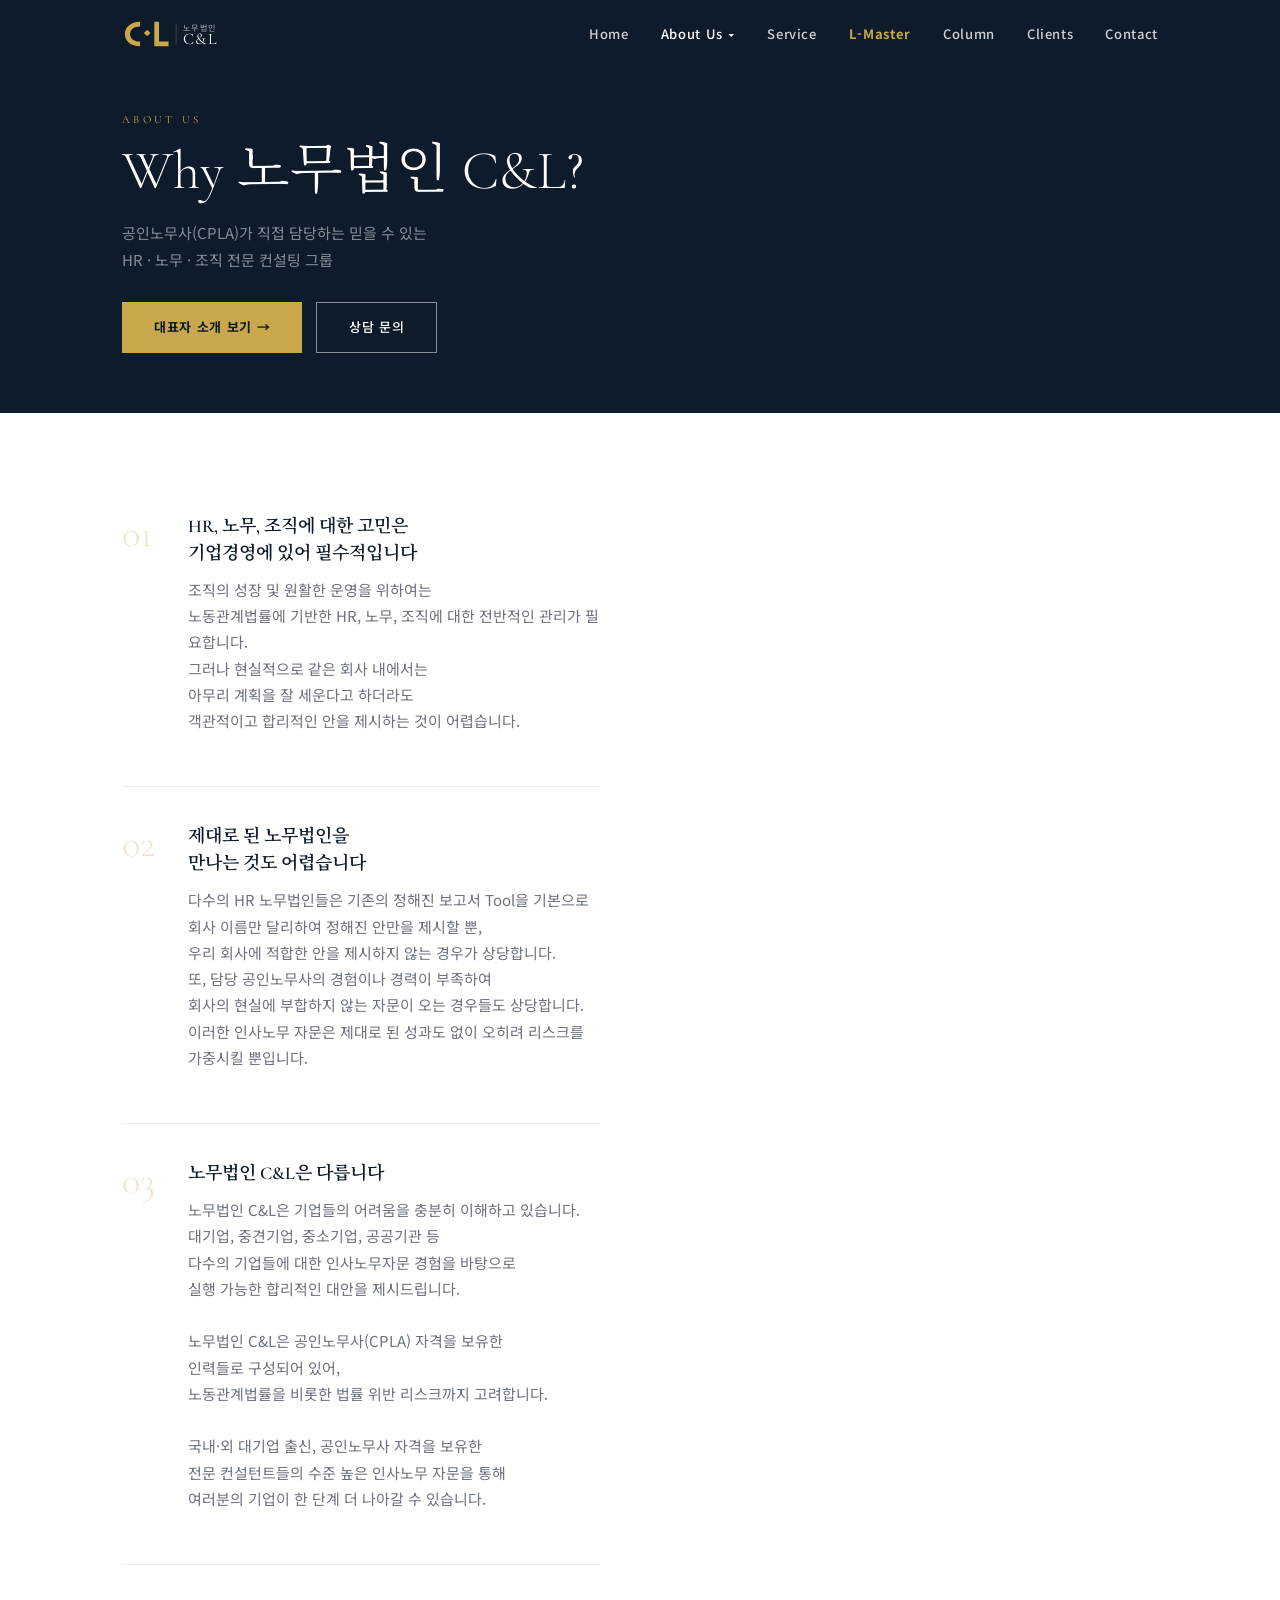
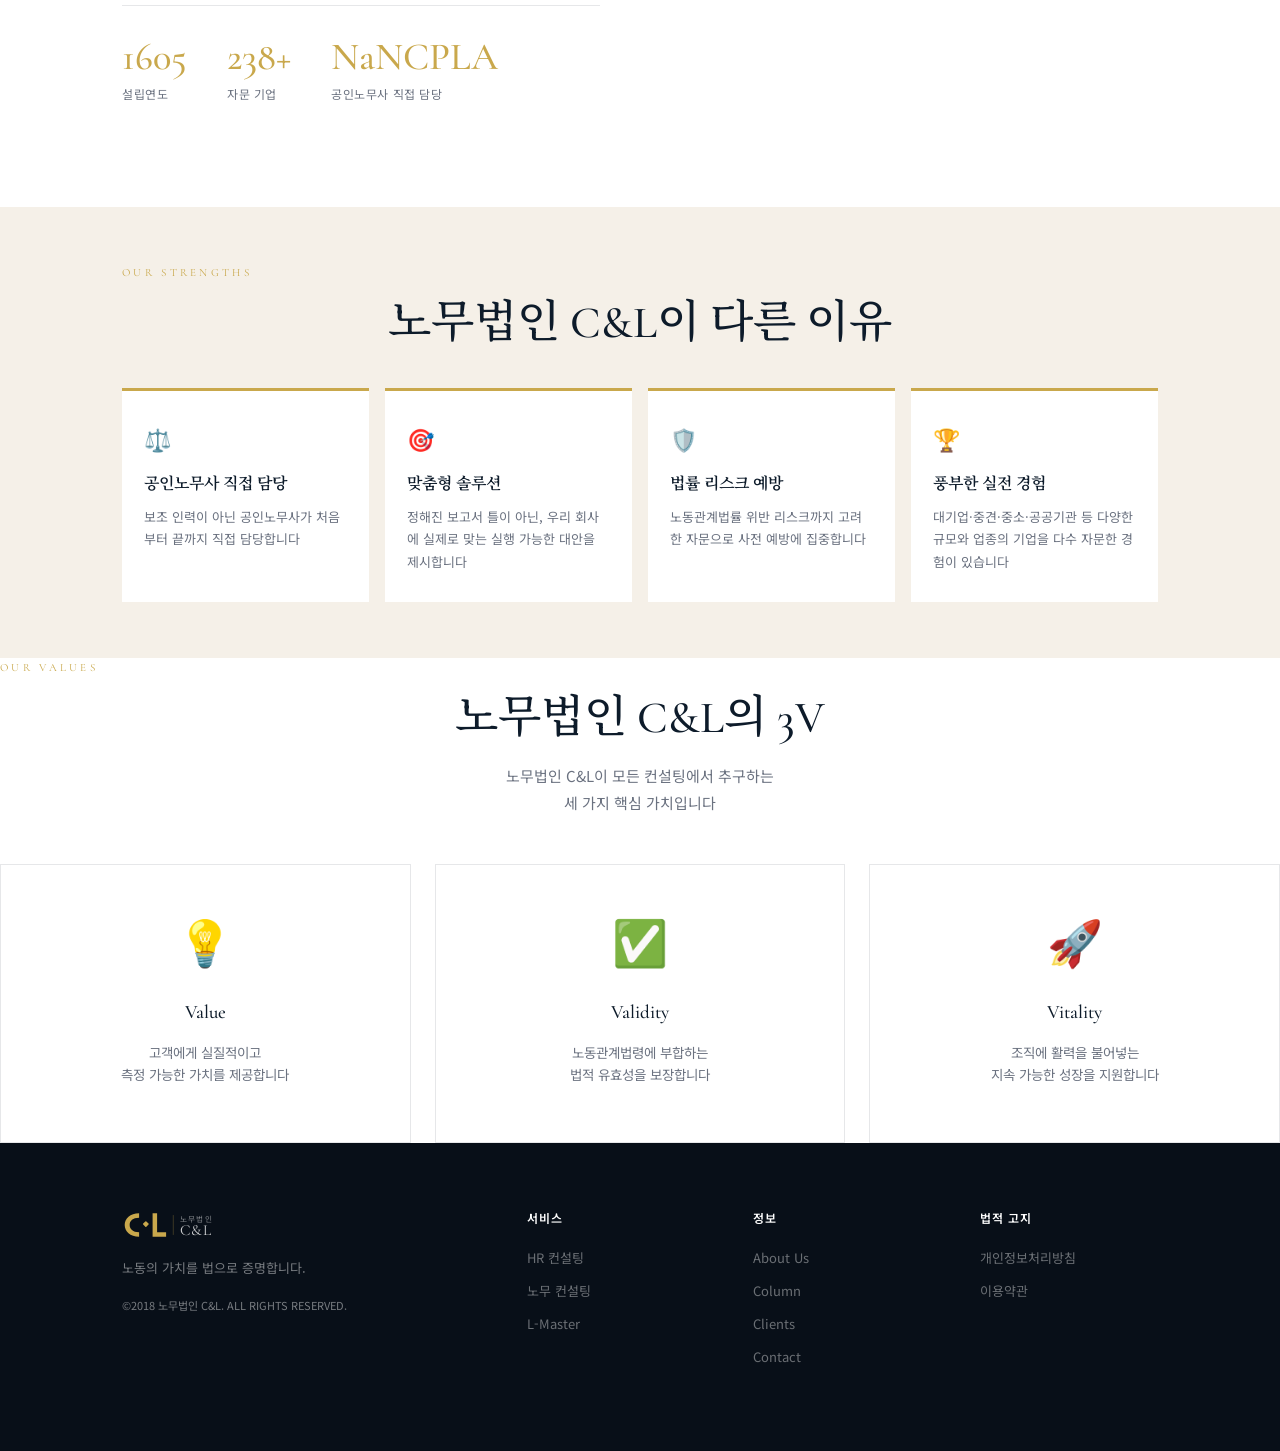
==== commit 2d00777a: "Add files via upload" ====
--- a/about.html
+++ b/about.html
@@ -22,7 +22,7 @@
     </a>
     <nav class="nav-links">
       <a href="index.html" class="nav-link">Home</a>
-      <div class="nav-dropdown"><a class="nav-link active" style="cursor:default">About Us ▾</a><div class="dropdown-menu"><a href="about.html">법인 소개</a><a href="director.html">대표자 소개</a></div></div>
+      <div class="nav-dropdown"><a class="nav-link active" style="cursor:default">About Us ▾</a><div class="dropdown-menu"><div class="dropdown-menu-inner"><a href="about.html">법인 소개</a><a href="director.html">대표자 소개</a></div></div></div>
       <a href="service.html" class="nav-link">Service</a>
       <a href="lmaster.html" class="nav-link lmaster-link">L-Master</a>
       <a href="column.html" class="nav-link">Column</a>
@@ -65,7 +65,7 @@
             </h4>
             <p class="about-desc">
               조직의 성장 및 원활한 운영을 위하여는<br/>
-              HR, 노무, 조직에 대한 전반적인 Control이 필요합니다.<br/>
+              노동관계법률에 기반한 HR, 노무, 조직에 대한 전반적인 관리가 필요합니다.<br/>
               그러나 현실적으로 같은 회사 내에서는<br/>
               아무리 계획을 잘 세운다고 하더라도<br/>
               객관적이고 합리적인 안을 제시하는 것이 어렵습니다.
@@ -77,16 +77,15 @@
           <div class="about-why-num">02</div>
           <div>
             <h4 class="about-why-title">
-              제대로 된 노무법인를<br/>만나는 것도 어렵습니다
+              제대로 된 노무법인을<br/>만나는 것도 어렵습니다
             </h4>
             <p class="about-desc">
               다수의 HR 노무법인들은 기존의 정해진 보고서 Tool을 기본으로<br/>
               회사 이름만 달리하여 정해진 안만을 제시할 뿐,<br/>
               우리 회사에 적합한 안을 제시하지 않는 경우가 상당합니다.<br/>
-              또, 오랜 기간과 많은 비용을 투자하였지만<br/>
-              한국의 노동관계법률에 대한 이해가 부족하여<br/>
-              법률에 위반될 가능성이 높은 컨설팅 결과를 제공받는 경우도 상당합니다.<br/>
-              이러한 컨설팅은 제대로 된 성과도 없이 시간과 비용만 낭비할 뿐입니다.
+              또, 담당 공인노무사의 경험이나 경력이 부족하여<br/>
+              회사의 현실에 부합하지 않는 자문이 오는 경우들도 상당합니다.<br/>
+              이러한 인사노무 자문은 제대로 된 성과도 없이 오히려 리스크를 가중시킬 뿐입니다.
             </p>
           </div>
         </div>
@@ -98,13 +97,13 @@
             <p class="about-desc">
               노무법인 C&amp;L은 기업들의 어려움을 충분히 이해하고 있습니다.<br/>
               대기업, 중견기업, 중소기업, 공공기관 등<br/>
-              다수의 기업들에 대한 컨설팅 경험을 바탕으로<br/>
+              다수의 기업들에 대한 인사노무자문 경험을 바탕으로<br/>
               실행 가능한 합리적인 대안을 제시드립니다.<br/><br/>
-              노무법인 C&amp;L은 다수의 공인노무사(CPLA) 자격을 보유한<br/>
-              컨설턴트들로 구성되어 있어,<br/>
+              노무법인 C&amp;L은 공인노무사(CPLA) 자격을 보유한<br/>
+              인력들로 구성되어 있어,<br/>
               노동관계법률을 비롯한 법률 위반 리스크까지 고려합니다.<br/><br/>
-              국내·외 대기업 출신, 공인노무사(CPLA) 자격을 보유한<br/>
-              전문 컨설턴트들의 수준 높은 인사, 노무, 조직 컨설팅을 통해<br/>
+              국내·외 대기업 출신, 공인노무사 자격을 보유한<br/>
+              전문 컨설턴트들의 수준 높은 인사노무 자문을 통해<br/>
               여러분의 기업이 한 단계 더 나아갈 수 있습니다.
             </p>
           </div>
@@ -130,7 +129,7 @@
       <div style="background:#fff;padding:28px 22px;border-top:3px solid var(--gold)">
         <div style="font-size:22px;margin-bottom:12px">⚖️</div>
         <h4 style="font-family:var(--ff-serif);font-size:16px;font-weight:600;color:var(--navy);margin-bottom:8px">공인노무사 직접 담당</h4>
-        <p style="font-size:13px;color:#6b7280;line-height:1.75">보조 인력이 아닌 공인노무사(CPLA)가 처음부터 끝까지 직접 담당합니다</p>
+        <p style="font-size:13px;color:#6b7280;line-height:1.75">보조 인력이 아닌 공인노무사가 처음부터 끝까지 직접 담당합니다</p>
       </div>
       <div style="background:#fff;padding:28px 22px;border-top:3px solid var(--gold)">
         <div style="font-size:22px;margin-bottom:12px">🎯</div>
@@ -140,7 +139,7 @@
       <div style="background:#fff;padding:28px 22px;border-top:3px solid var(--gold)">
         <div style="font-size:22px;margin-bottom:12px">🛡️</div>
         <h4 style="font-family:var(--ff-serif);font-size:16px;font-weight:600;color:var(--navy);margin-bottom:8px">법률 리스크 예방</h4>
-        <p style="font-size:13px;color:#6b7280;line-height:1.75">노동관계법률 위반 리스크까지 선제적으로 고려한 컨설팅으로 사전 예방에 집중합니다</p>
+        <p style="font-size:13px;color:#6b7280;line-height:1.75">노동관계법률 위반 리스크까지 고려한 자문으로 사전 예방에 집중합니다</p>
       </div>
       <div style="background:#fff;padding:28px 22px;border-top:3px solid var(--gold)">
         <div style="font-size:22px;margin-bottom:12px">🏆</div>
--- a/style.css
+++ b/style.css
@@ -1179,27 +1179,28 @@
   display: inline-flex;
   align-items: center;
 }
-.nav-dropdown > .nav-link::after {
-  content: none; /* 드롭다운 부모는 밑줄 없애기 */
-}
+.nav-dropdown > .nav-link::after { content: none; }
 .dropdown-menu {
   visibility: hidden;
   opacity: 0;
   pointer-events: none;
   position: absolute;
-  top: calc(100% + 10px);
+  top: 100%;
   left: 50%;
   transform: translateX(-50%);
+  padding-top: 10px; /* 갭 유지 — 마우스가 이탈 안 하게 */
+  z-index: 9999;
+}
+.dropdown-menu-inner {
   background: var(--navy);
   border: 1px solid rgba(201,168,76,.25);
   border-top: 2px solid var(--gold);
   min-width: 148px;
-  z-index: 9999;
   padding: 6px 0;
   box-shadow: 0 8px 28px rgba(0,0,0,.3);
-  transition: opacity .18s ease, visibility .18s ease;
-}
-.nav-dropdown:hover .dropdown-menu {
+}
+.nav-dropdown:hover .dropdown-menu,
+.dropdown-menu:hover {
   visibility: visible;
   opacity: 1;
   pointer-events: auto;
@@ -1211,9 +1212,9 @@
   color: rgba(255,255,255,.72);
   text-decoration: none;
   white-space: nowrap;
-  transition: color .15s, background .15s;
   font-family: var(--ff-sans);
   letter-spacing: .02em;
+  transition: color .15s, background .15s;
 }
 .dropdown-menu a:hover {
   color: var(--gold);
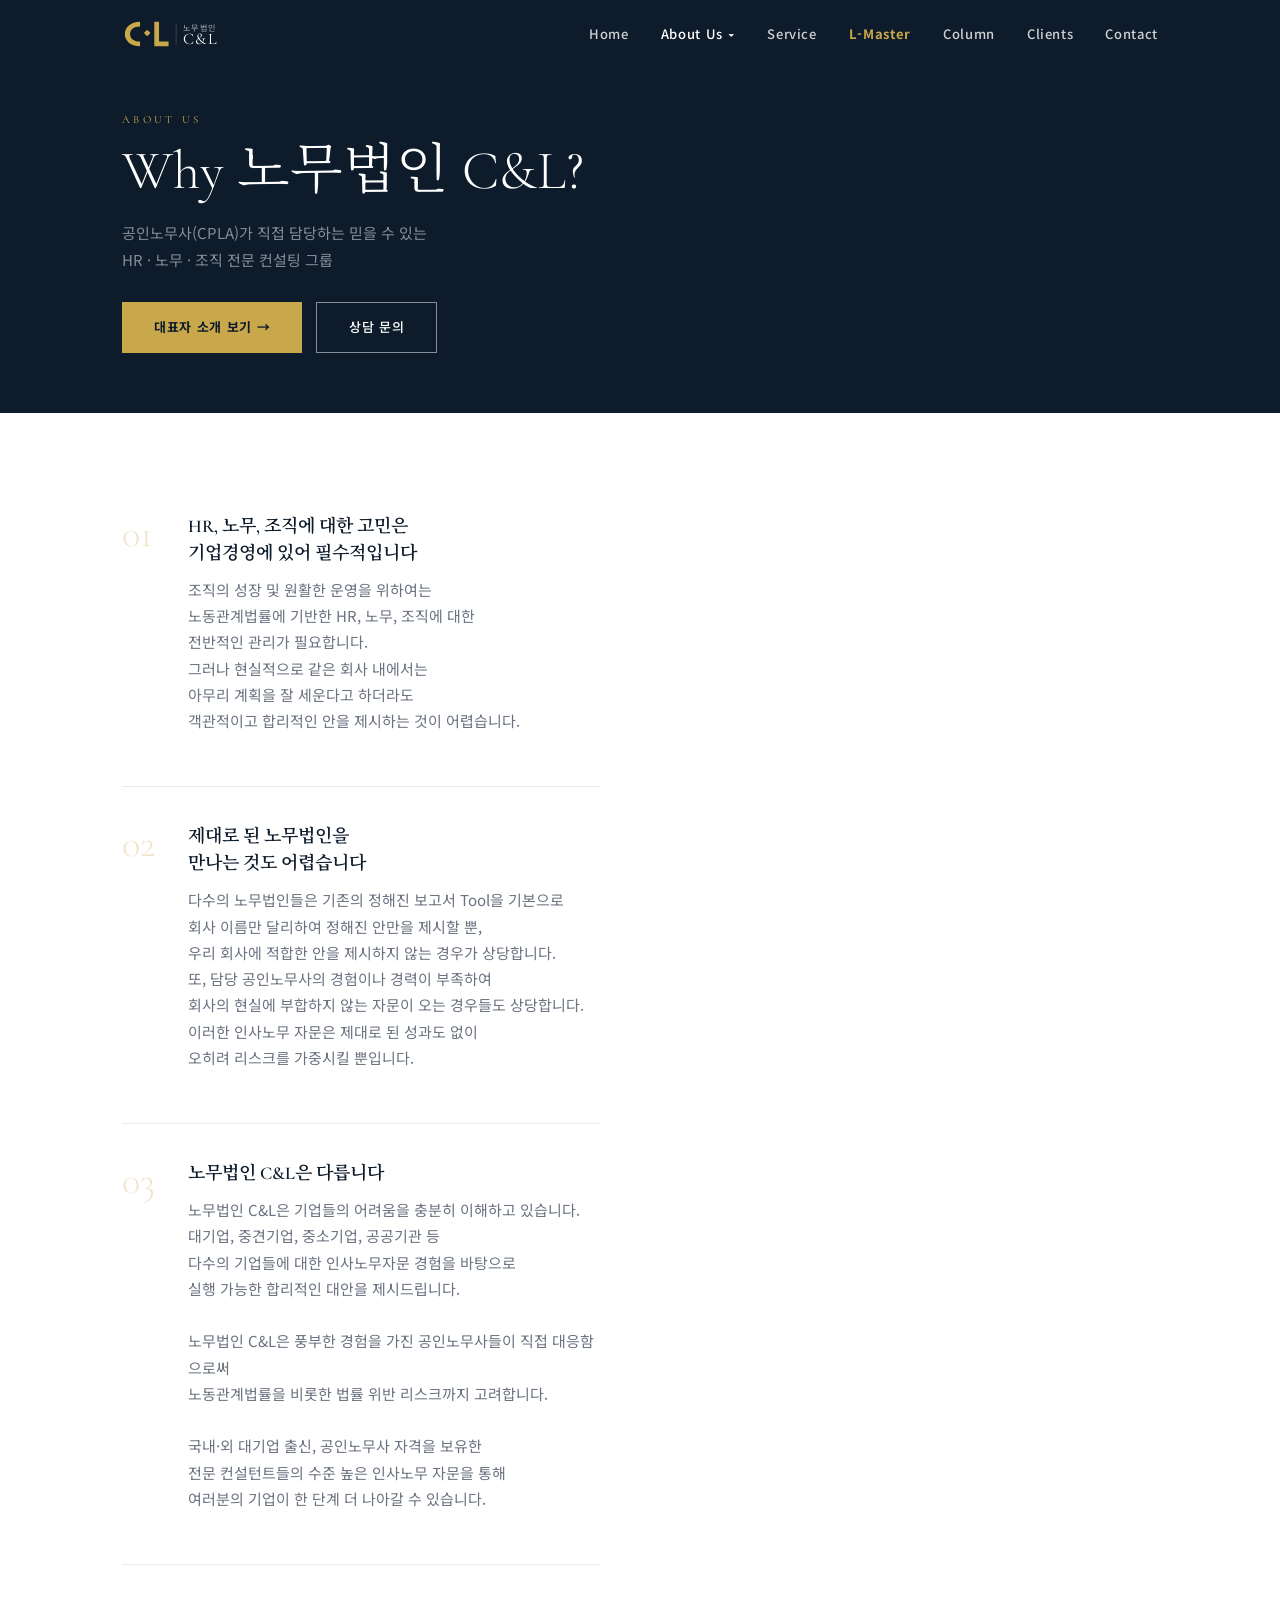
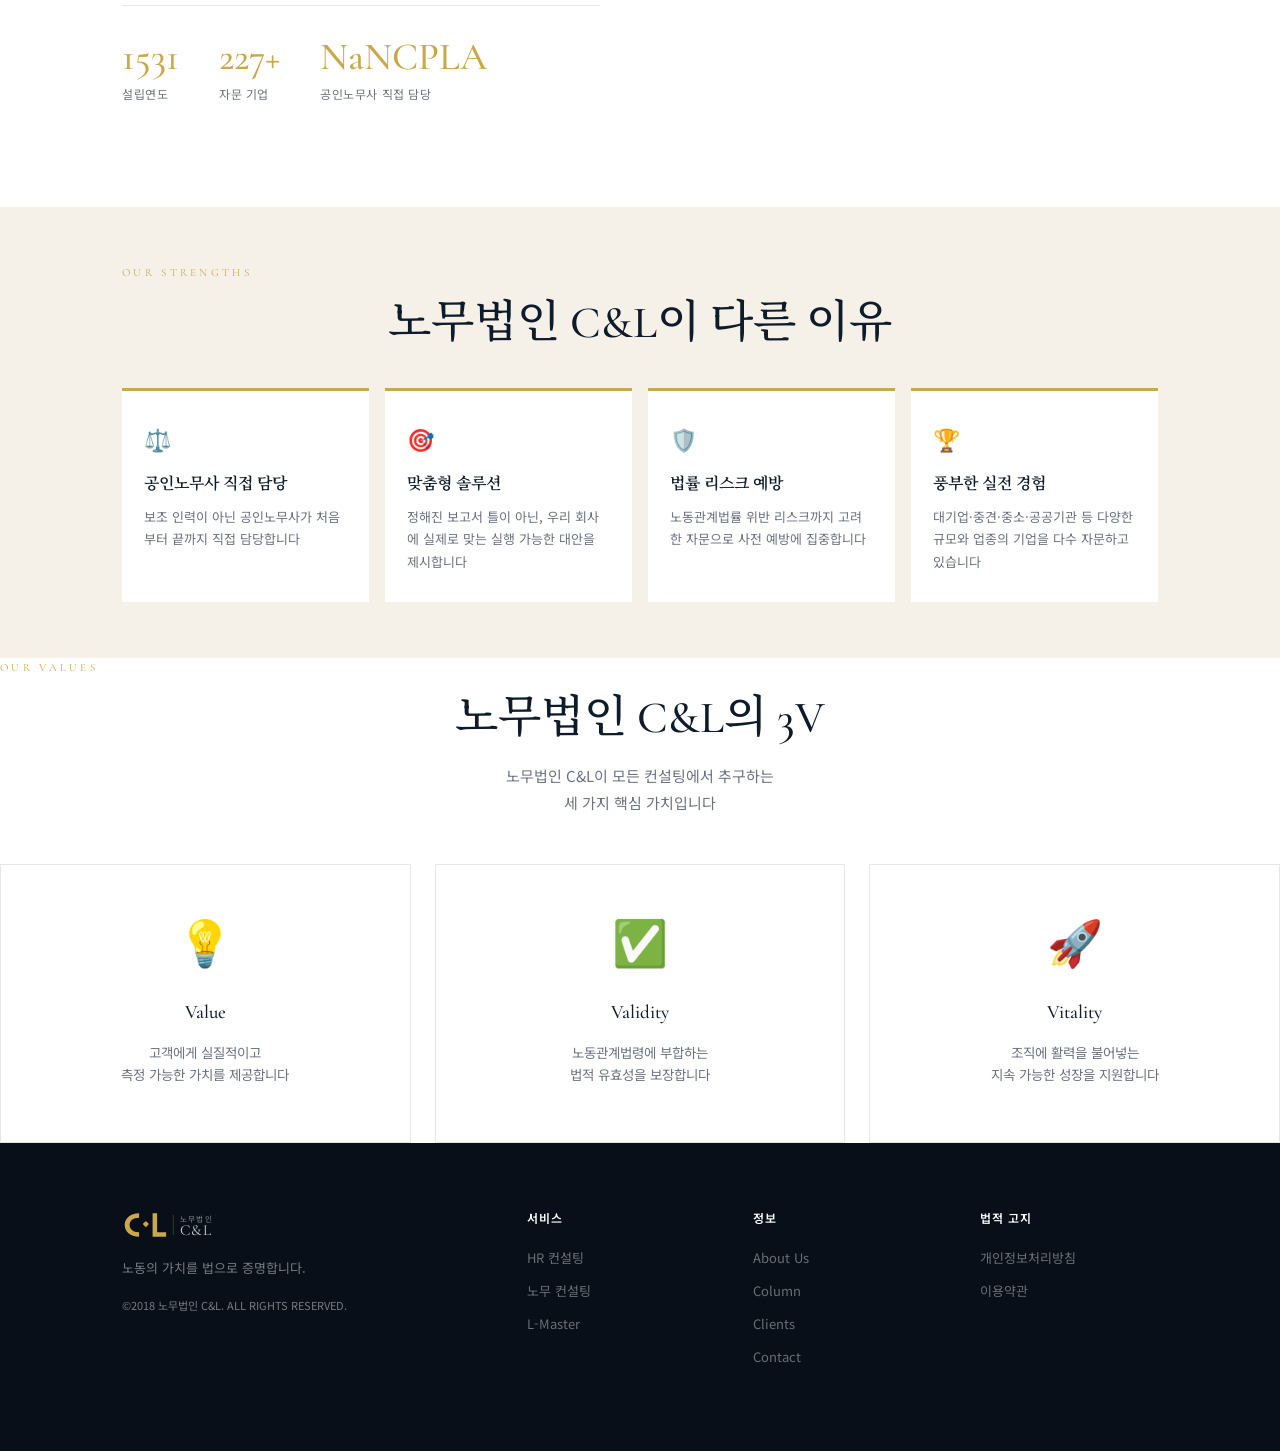
==== commit 62f3e21d: "Add files via upload" ====
--- a/about.html
+++ b/about.html
@@ -65,7 +65,8 @@
             </h4>
             <p class="about-desc">
               조직의 성장 및 원활한 운영을 위하여는<br/>
-              노동관계법률에 기반한 HR, 노무, 조직에 대한 전반적인 관리가 필요합니다.<br/>
+              노동관계법률에 기반한 HR, 노무, 조직에 대한 <br/>
+	      전반적인 관리가 필요합니다.<br/>
               그러나 현실적으로 같은 회사 내에서는<br/>
               아무리 계획을 잘 세운다고 하더라도<br/>
               객관적이고 합리적인 안을 제시하는 것이 어렵습니다.
@@ -80,12 +81,13 @@
               제대로 된 노무법인을<br/>만나는 것도 어렵습니다
             </h4>
             <p class="about-desc">
-              다수의 HR 노무법인들은 기존의 정해진 보고서 Tool을 기본으로<br/>
+              다수의 노무법인들은 기존의 정해진 보고서 Tool을 기본으로<br/>
               회사 이름만 달리하여 정해진 안만을 제시할 뿐,<br/>
               우리 회사에 적합한 안을 제시하지 않는 경우가 상당합니다.<br/>
               또, 담당 공인노무사의 경험이나 경력이 부족하여<br/>
               회사의 현실에 부합하지 않는 자문이 오는 경우들도 상당합니다.<br/>
-              이러한 인사노무 자문은 제대로 된 성과도 없이 오히려 리스크를 가중시킬 뿐입니다.
+              이러한 인사노무 자문은 제대로 된 성과도 없이 <br/>
+              오히려 리스크를 가중시킬 뿐입니다.
             </p>
           </div>
         </div>
@@ -99,8 +101,7 @@
               대기업, 중견기업, 중소기업, 공공기관 등<br/>
               다수의 기업들에 대한 인사노무자문 경험을 바탕으로<br/>
               실행 가능한 합리적인 대안을 제시드립니다.<br/><br/>
-              노무법인 C&amp;L은 공인노무사(CPLA) 자격을 보유한<br/>
-              인력들로 구성되어 있어,<br/>
+              노무법인 C&amp;L은 풍부한 경험을 가진 공인노무사들이 직접 대응함으로써<br/>
               노동관계법률을 비롯한 법률 위반 리스크까지 고려합니다.<br/><br/>
               국내·외 대기업 출신, 공인노무사 자격을 보유한<br/>
               전문 컨설턴트들의 수준 높은 인사노무 자문을 통해<br/>
@@ -144,7 +145,7 @@
       <div style="background:#fff;padding:28px 22px;border-top:3px solid var(--gold)">
         <div style="font-size:22px;margin-bottom:12px">🏆</div>
         <h4 style="font-family:var(--ff-serif);font-size:16px;font-weight:600;color:var(--navy);margin-bottom:8px">풍부한 실전 경험</h4>
-        <p style="font-size:13px;color:#6b7280;line-height:1.75">대기업·중견·중소·공공기관 등 다양한 규모와 업종의 기업을 다수 자문한 경험이 있습니다</p>
+        <p style="font-size:13px;color:#6b7280;line-height:1.75">대기업·중견·중소·공공기관 등 다양한 규모와 업종의 기업을 다수 자문하고 있습니다</p>
       </div>
     </div>
   </div>
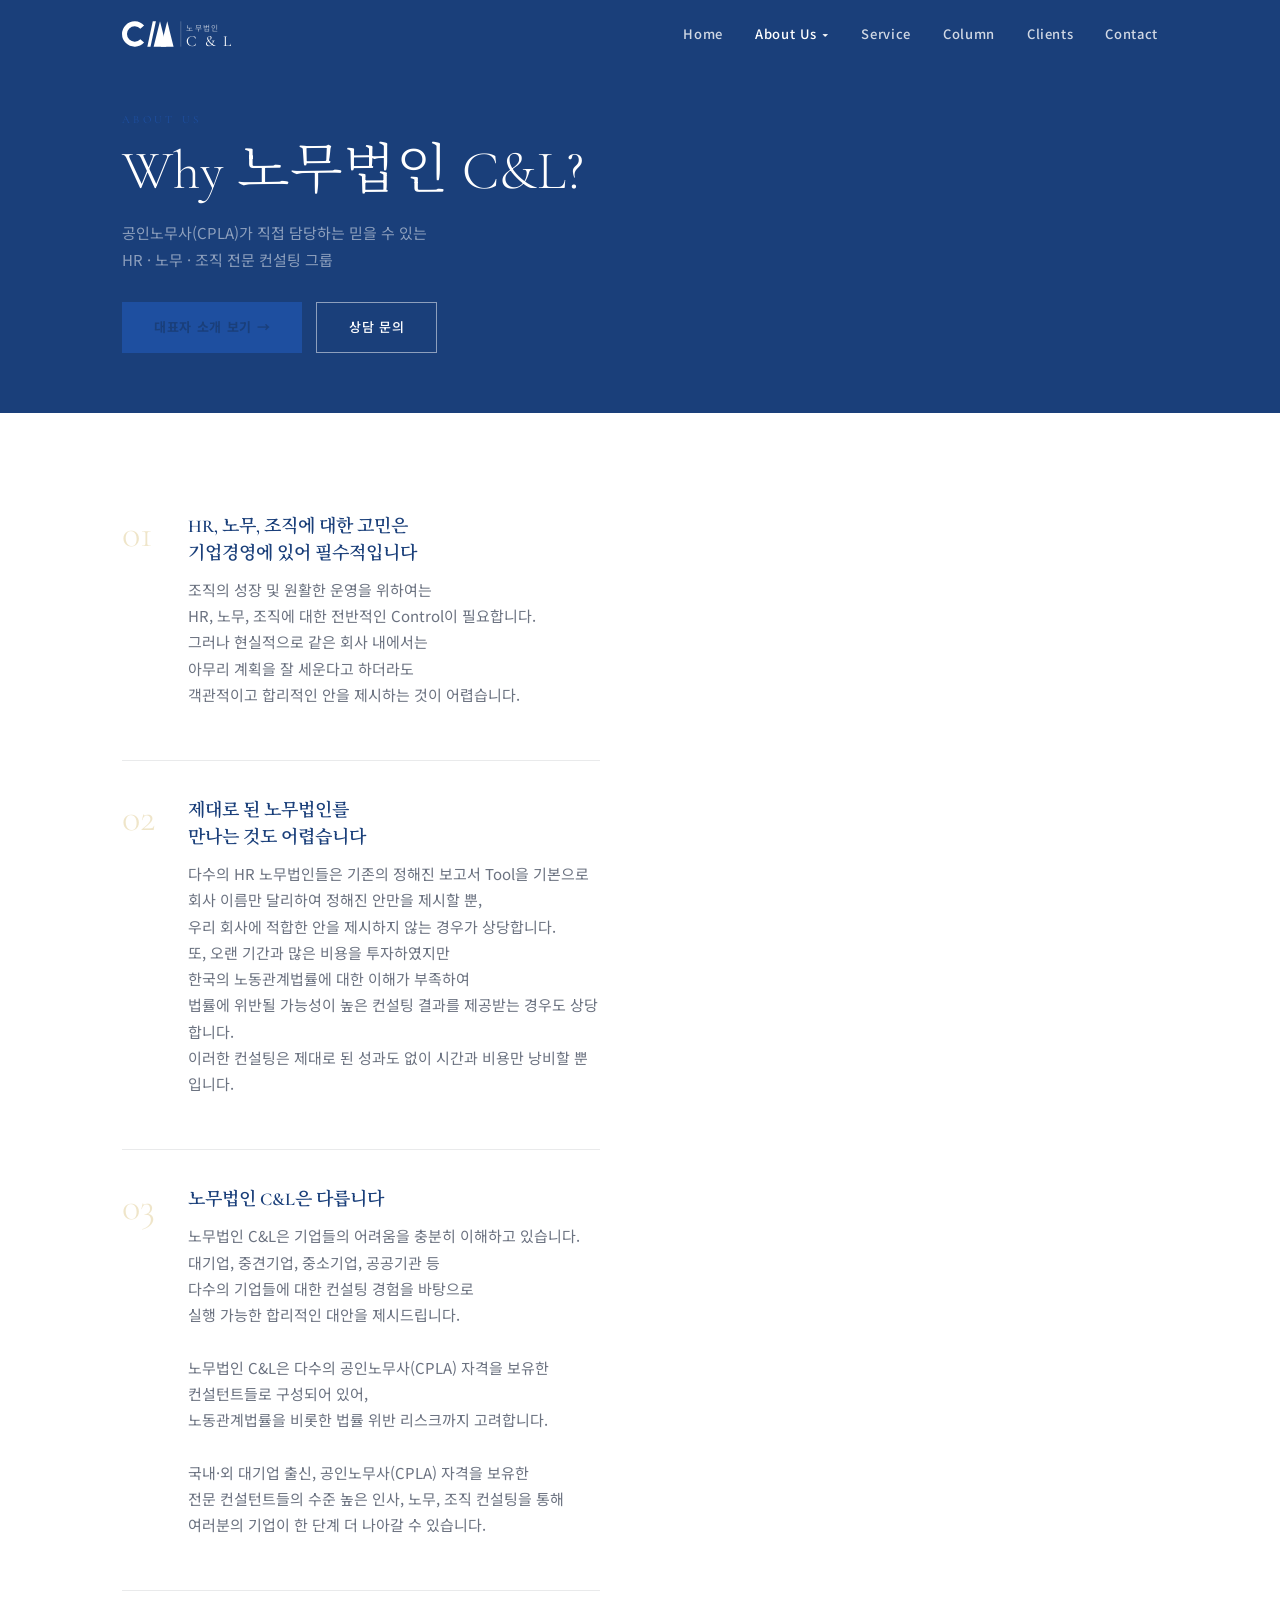
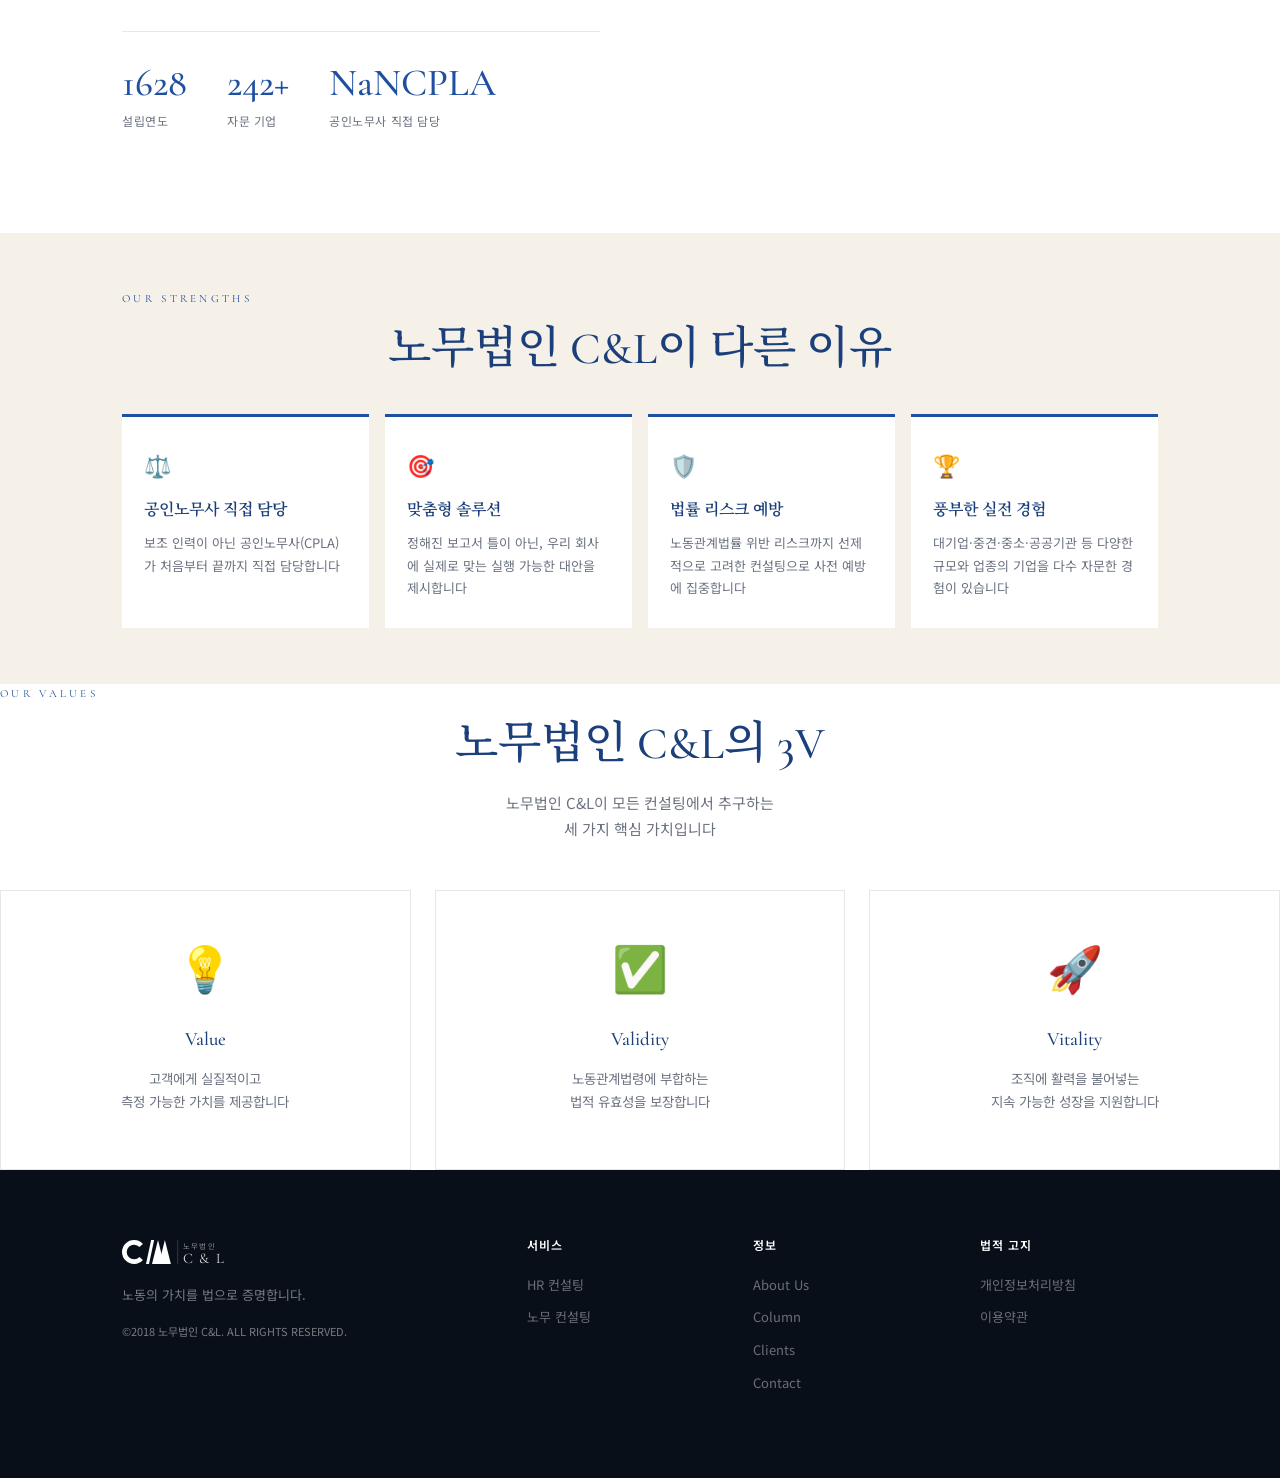
==== commit 20ac88f3: "Add files via upload" ====
--- a/about.html
+++ b/about.html
@@ -11,20 +11,20 @@
 <header class="nav-header scrolled" id="navbar">
   <div class="nav-inner">
     <a href="index.html" class="logo">
-      <svg class="logo-svg" viewBox="0 0 148 40" fill="none">
-        <path d="M19 7 C9 7 3 13 3 20 C3 27 9 33 19 33 L19 28 C12 28 8.5 24.5 8.5 20 C8.5 15.5 12 12 19 12 Z" fill="#c9a84c"/>
-        <rect x="24" y="16.5" width="5" height="5" rx="0.8" fill="#c9a84c" transform="rotate(45 26.5 19)"/>
-        <path d="M34 7 L34 33 L49 33 L49 28 L39 28 L39 7 Z" fill="#c9a84c"/>
-        <line x1="57" y1="9" x2="57" y2="31" stroke="rgba(201,168,76,0.3)" stroke-width="1"/>
-        <text x="64" y="17" font-family="'Noto Sans KR',sans-serif" font-size="8.5" fill="rgba(255,255,255,0.65)" letter-spacing="1.5">노무법인</text>
-        <text x="64" y="31" font-family="'Cormorant Garamond',serif" font-size="17" fill="#fff" letter-spacing="1.5">C&amp;L</text>
-      </svg>
+      <svg class="logo-svg" viewBox="0 0 160 42" fill="none">
+          <path d="M24.4,11.6 A14,14 0 1,0 24.4,30.4 L20.3,26.7 A8.5,8.5 0 1,1 20.3,15.3 Z" fill="#ffffff"/>
+          <polygon points="28,35 31.5,35 37.5,7 34,7" fill="#ffffff"/>
+          <polygon points="35,35 42,7 49,35" fill="#ffffff"/>
+          <polygon points="43,35 50,7 57,35" fill="#ffffff"/>
+          <line x1="65" y1="7" x2="65" y2="35" stroke="rgba(255,255,255,0.3)" stroke-width="0.8"/>
+          <text x="71" y="18" font-family="'Noto Sans KR',sans-serif" font-size="8.5" fill="rgba(255,255,255,0.65)" letter-spacing="1.5">노무법인</text>
+          <text x="71" y="34" font-family="'Cormorant Garamond',serif" font-size="17" fill="#ffffff" letter-spacing="2">C &amp; L</text>
+        </svg>
     </a>
     <nav class="nav-links">
       <a href="index.html" class="nav-link">Home</a>
       <div class="nav-dropdown"><a class="nav-link active" style="cursor:default">About Us ▾</a><div class="dropdown-menu"><div class="dropdown-menu-inner"><a href="about.html">법인 소개</a><a href="director.html">대표자 소개</a></div></div></div>
       <a href="service.html" class="nav-link">Service</a>
-      <a href="lmaster.html" class="nav-link lmaster-link">L-Master</a>
       <a href="column.html" class="nav-link">Column</a>
       <a href="clients.html" class="nav-link">Clients</a>
       <a href="contact.html" class="nav-link">Contact</a>
@@ -33,8 +33,8 @@
   </div>
   <div class="mobile-menu" id="mobileMenu">
     <a href="index.html" class="mob-link">Home</a><a href="about.html" class="mob-link">About Us — 법인 소개</a><a href="director.html" class="mob-link">About Us — 대표자 소개</a>
-    <a href="service.html" class="mob-link">Service</a><a href="lmaster.html" class="mob-link">L-Master</a>
-    <a href="column.html" class="mob-link">Column</a><a href="clients.html" class="mob-link">Clients</a>
+    <a href="service.html" class="mob-link">Service</a>
+      <a href="column.html" class="mob-link">Column</a><a href="clients.html" class="mob-link">Clients</a>
     <a href="contact.html" class="mob-link">Contact</a>
   </div>
 </header>
@@ -65,8 +65,7 @@
             </h4>
             <p class="about-desc">
               조직의 성장 및 원활한 운영을 위하여는<br/>
-              노동관계법률에 기반한 HR, 노무, 조직에 대한 <br/>
-	      전반적인 관리가 필요합니다.<br/>
+              HR, 노무, 조직에 대한 전반적인 Control이 필요합니다.<br/>
               그러나 현실적으로 같은 회사 내에서는<br/>
               아무리 계획을 잘 세운다고 하더라도<br/>
               객관적이고 합리적인 안을 제시하는 것이 어렵습니다.
@@ -78,16 +77,16 @@
           <div class="about-why-num">02</div>
           <div>
             <h4 class="about-why-title">
-              제대로 된 노무법인을<br/>만나는 것도 어렵습니다
+              제대로 된 노무법인를<br/>만나는 것도 어렵습니다
             </h4>
             <p class="about-desc">
-              다수의 노무법인들은 기존의 정해진 보고서 Tool을 기본으로<br/>
+              다수의 HR 노무법인들은 기존의 정해진 보고서 Tool을 기본으로<br/>
               회사 이름만 달리하여 정해진 안만을 제시할 뿐,<br/>
               우리 회사에 적합한 안을 제시하지 않는 경우가 상당합니다.<br/>
-              또, 담당 공인노무사의 경험이나 경력이 부족하여<br/>
-              회사의 현실에 부합하지 않는 자문이 오는 경우들도 상당합니다.<br/>
-              이러한 인사노무 자문은 제대로 된 성과도 없이 <br/>
-              오히려 리스크를 가중시킬 뿐입니다.
+              또, 오랜 기간과 많은 비용을 투자하였지만<br/>
+              한국의 노동관계법률에 대한 이해가 부족하여<br/>
+              법률에 위반될 가능성이 높은 컨설팅 결과를 제공받는 경우도 상당합니다.<br/>
+              이러한 컨설팅은 제대로 된 성과도 없이 시간과 비용만 낭비할 뿐입니다.
             </p>
           </div>
         </div>
@@ -99,12 +98,13 @@
             <p class="about-desc">
               노무법인 C&amp;L은 기업들의 어려움을 충분히 이해하고 있습니다.<br/>
               대기업, 중견기업, 중소기업, 공공기관 등<br/>
-              다수의 기업들에 대한 인사노무자문 경험을 바탕으로<br/>
+              다수의 기업들에 대한 컨설팅 경험을 바탕으로<br/>
               실행 가능한 합리적인 대안을 제시드립니다.<br/><br/>
-              노무법인 C&amp;L은 풍부한 경험을 가진 공인노무사들이 직접 대응함으로써<br/>
+              노무법인 C&amp;L은 다수의 공인노무사(CPLA) 자격을 보유한<br/>
+              컨설턴트들로 구성되어 있어,<br/>
               노동관계법률을 비롯한 법률 위반 리스크까지 고려합니다.<br/><br/>
-              국내·외 대기업 출신, 공인노무사 자격을 보유한<br/>
-              전문 컨설턴트들의 수준 높은 인사노무 자문을 통해<br/>
+              국내·외 대기업 출신, 공인노무사(CPLA) 자격을 보유한<br/>
+              전문 컨설턴트들의 수준 높은 인사, 노무, 조직 컨설팅을 통해<br/>
               여러분의 기업이 한 단계 더 나아갈 수 있습니다.
             </p>
           </div>
@@ -130,7 +130,7 @@
       <div style="background:#fff;padding:28px 22px;border-top:3px solid var(--gold)">
         <div style="font-size:22px;margin-bottom:12px">⚖️</div>
         <h4 style="font-family:var(--ff-serif);font-size:16px;font-weight:600;color:var(--navy);margin-bottom:8px">공인노무사 직접 담당</h4>
-        <p style="font-size:13px;color:#6b7280;line-height:1.75">보조 인력이 아닌 공인노무사가 처음부터 끝까지 직접 담당합니다</p>
+        <p style="font-size:13px;color:#6b7280;line-height:1.75">보조 인력이 아닌 공인노무사(CPLA)가 처음부터 끝까지 직접 담당합니다</p>
       </div>
       <div style="background:#fff;padding:28px 22px;border-top:3px solid var(--gold)">
         <div style="font-size:22px;margin-bottom:12px">🎯</div>
@@ -140,12 +140,12 @@
       <div style="background:#fff;padding:28px 22px;border-top:3px solid var(--gold)">
         <div style="font-size:22px;margin-bottom:12px">🛡️</div>
         <h4 style="font-family:var(--ff-serif);font-size:16px;font-weight:600;color:var(--navy);margin-bottom:8px">법률 리스크 예방</h4>
-        <p style="font-size:13px;color:#6b7280;line-height:1.75">노동관계법률 위반 리스크까지 고려한 자문으로 사전 예방에 집중합니다</p>
+        <p style="font-size:13px;color:#6b7280;line-height:1.75">노동관계법률 위반 리스크까지 선제적으로 고려한 컨설팅으로 사전 예방에 집중합니다</p>
       </div>
       <div style="background:#fff;padding:28px 22px;border-top:3px solid var(--gold)">
         <div style="font-size:22px;margin-bottom:12px">🏆</div>
         <h4 style="font-family:var(--ff-serif);font-size:16px;font-weight:600;color:var(--navy);margin-bottom:8px">풍부한 실전 경험</h4>
-        <p style="font-size:13px;color:#6b7280;line-height:1.75">대기업·중견·중소·공공기관 등 다양한 규모와 업종의 기업을 다수 자문하고 있습니다</p>
+        <p style="font-size:13px;color:#6b7280;line-height:1.75">대기업·중견·중소·공공기관 등 다양한 규모와 업종의 기업을 다수 자문한 경험이 있습니다</p>
       </div>
     </div>
   </div>
@@ -179,18 +179,20 @@
   <div class="container">
     <div class="footer-grid">
       <div class="footer-brand">
-        <svg class="footer-logo-svg" viewBox="0 0 148 40" fill="none">
-          <path d="M19 7 C9 7 3 13 3 20 C3 27 9 33 19 33 L19 28 C12 28 8.5 24.5 8.5 20 C8.5 15.5 12 12 19 12 Z" fill="#c9a84c"/>
-          <rect x="24" y="16.5" width="5" height="5" rx="0.8" fill="#c9a84c" transform="rotate(45 26.5 19)"/>
-          <path d="M34 7 L34 33 L49 33 L49 28 L39 28 L39 7 Z" fill="#c9a84c"/>
-          <line x1="57" y1="9" x2="57" y2="31" stroke="rgba(201,168,76,0.3)" stroke-width="1"/>
-          <text x="64" y="17" font-family="'Noto Sans KR',sans-serif" font-size="8.5" fill="rgba(255,255,255,0.5)" letter-spacing="1.5">노무법인</text>
-          <text x="64" y="31" font-family="'Cormorant Garamond',serif" font-size="17" fill="rgba(255,255,255,0.8)" letter-spacing="1.5">C&amp;L</text>
+        <svg class="footer-logo-svg" viewBox="0 0 160 42" fill="none">
+          <path d="M24.4,11.6 A14,14 0 1,0 24.4,30.4 L20.3,26.7 A8.5,8.5 0 1,1 20.3,15.3 Z" fill="#ffffff"/>
+          <polygon points="28,35 31.5,35 37.5,7 34,7" fill="#ffffff"/>
+          <polygon points="35,35 42,7 49,35" fill="#ffffff"/>
+          <polygon points="43,35 50,7 57,35" fill="#ffffff"/>
+          <line x1="65" y1="7" x2="65" y2="35" stroke="rgba(255,255,255,0.25)" stroke-width="0.8"/>
+          <text x="71" y="18" font-family="'Noto Sans KR',sans-serif" font-size="8.5" fill="rgba(255,255,255,0.55)" letter-spacing="1.5">노무법인</text>
+          <text x="71" y="34" font-family="'Cormorant Garamond',serif" font-size="17" fill="rgba(255,255,255,0.85)" letter-spacing="2">C &amp; L</text>
         </svg>
         <p>노동의 가치를 법으로 증명합니다.</p>
         <p class="footer-copy">©2018 노무법인 C&amp;L. ALL RIGHTS RESERVED.</p>
       </div>
-      <div class="footer-links"><h4>서비스</h4><a href="service.html">HR 컨설팅</a><a href="service.html">노무 컨설팅</a><a href="lmaster.html">L-Master</a></div>
+      <div class="footer-links"><h4>서비스</h4><a href="service.html">HR 컨설팅</a><a href="service.html">노무 컨설팅</a>
+      </div>
       <div class="footer-links"><h4>정보</h4><a href="about.html">About Us</a><a href="column.html">Column</a><a href="clients.html">Clients</a><a href="contact.html">Contact</a></div>
       <div class="footer-links"><h4>법적 고지</h4><a href="#">개인정보처리방침</a><a href="#">이용약관</a></div>
     </div>
--- a/style.css
+++ b/style.css
@@ -2,10 +2,10 @@
 *, *::before, *::after { box-sizing: border-box; margin: 0; padding: 0; }
 
 :root {
-  --navy:    #0d1b2a;
-  --navy2:   #1b2e45;
-  --gold:    #c9a84c;
-  --gold2:   #e8c96a;
+  --navy:    #1a3f7a;
+  --navy2:   #1e4fa0;
+  --gold:    #1e4fa0;
+  --gold2:   #2d65c2;
   --cream:   #f5f0e8;
   --light:   #fafaf7;
   --gray:    #6b7280;
@@ -220,11 +220,6 @@
 
 .nav-link:hover, .nav-link.active { color: var(--white); }
 .nav-link:hover::after, .nav-link.active::after { transform: scaleX(1); }
-
-.lmaster-link {
-  color: var(--gold) !important;
-  font-weight: 700;
-}
 
 .hamburger {
   display: none;
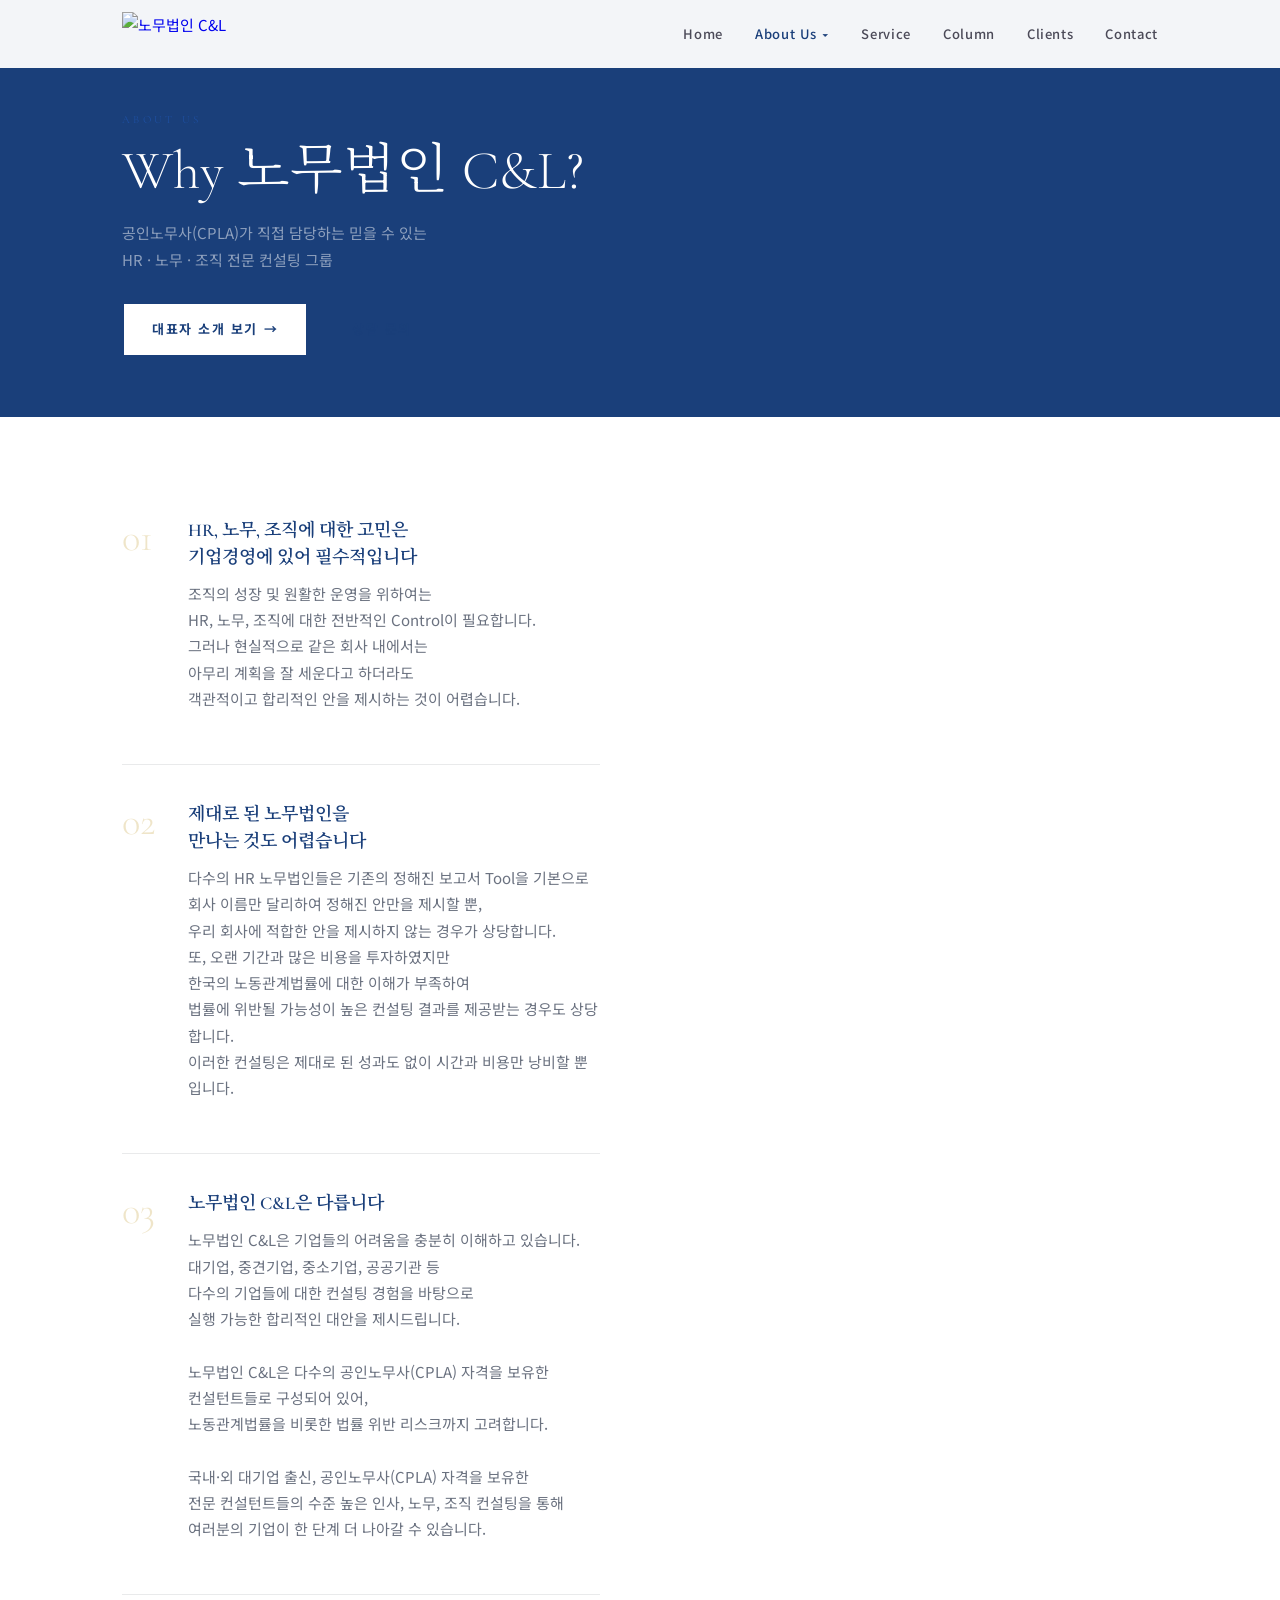
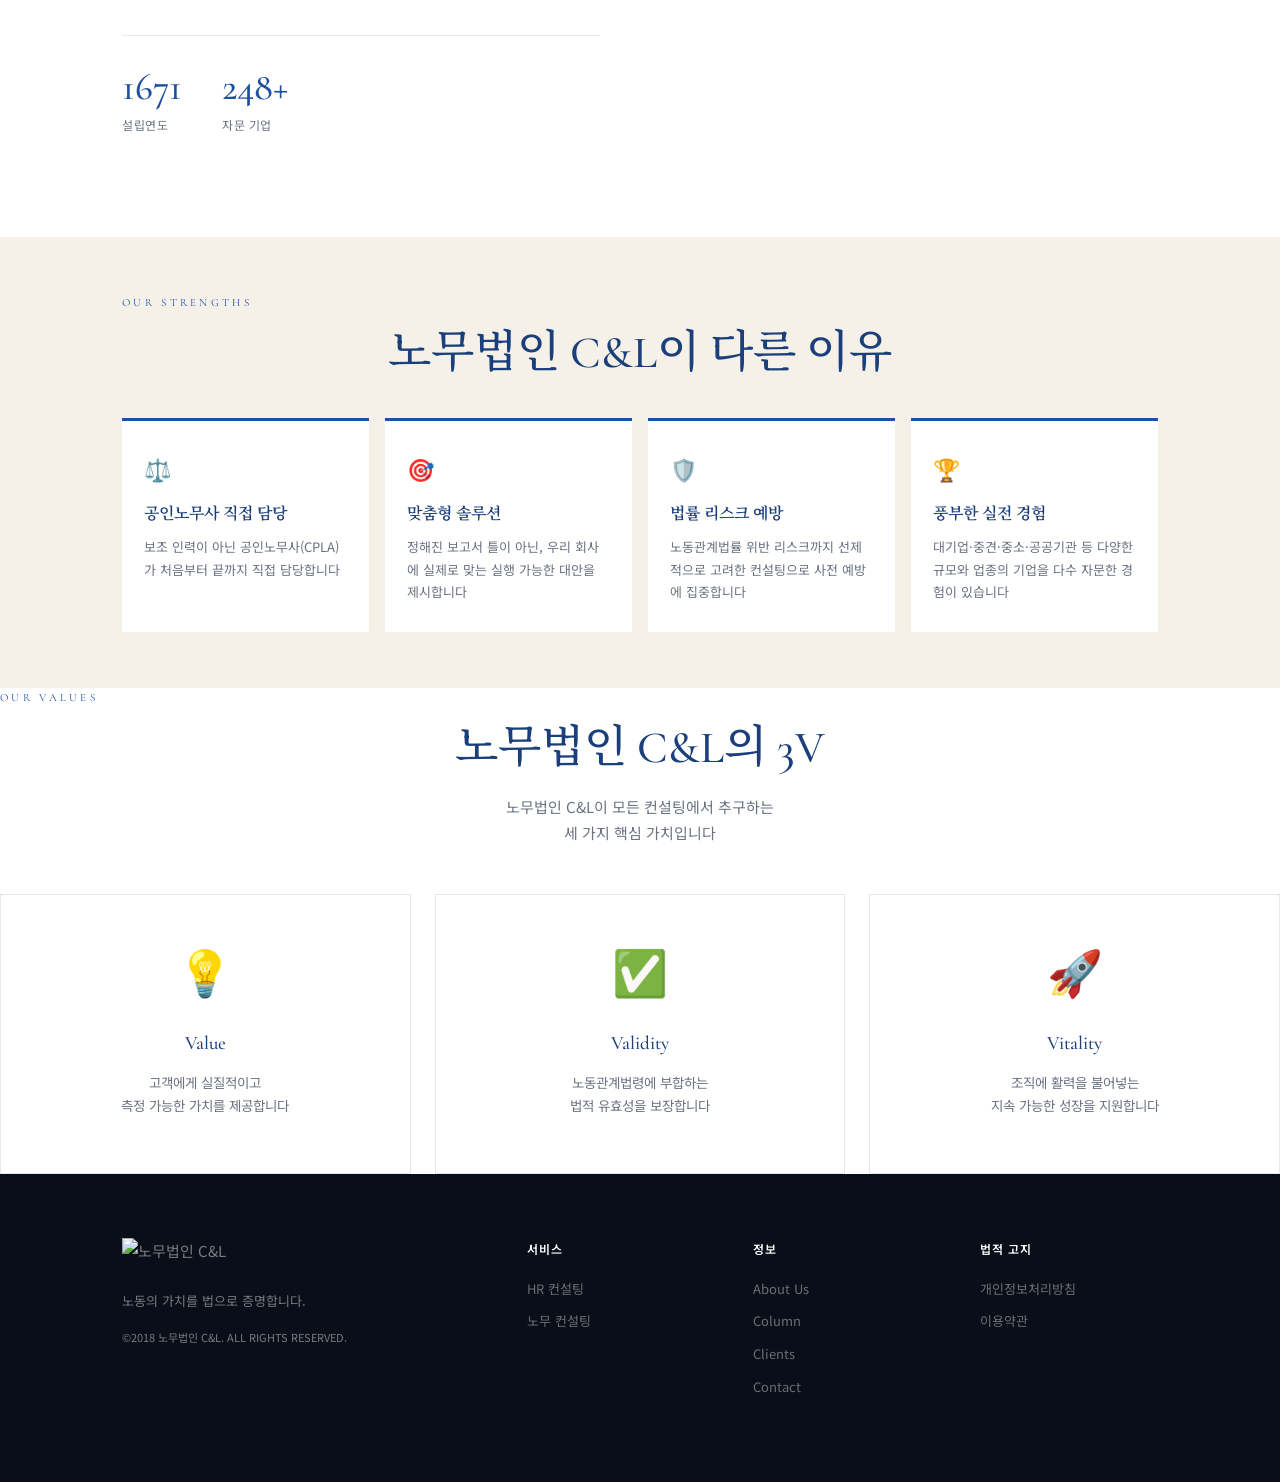
==== commit c6ea33d7: "Update about.html" ====
--- a/about.html
+++ b/about.html
@@ -11,15 +11,7 @@
 <header class="nav-header scrolled" id="navbar">
   <div class="nav-inner">
     <a href="index.html" class="logo">
-      <svg class="logo-svg" viewBox="0 0 160 42" fill="none">
-          <path d="M24.4,11.6 A14,14 0 1,0 24.4,30.4 L20.3,26.7 A8.5,8.5 0 1,1 20.3,15.3 Z" fill="#ffffff"/>
-          <polygon points="28,35 31.5,35 37.5,7 34,7" fill="#ffffff"/>
-          <polygon points="35,35 42,7 49,35" fill="#ffffff"/>
-          <polygon points="43,35 50,7 57,35" fill="#ffffff"/>
-          <line x1="65" y1="7" x2="65" y2="35" stroke="rgba(255,255,255,0.3)" stroke-width="0.8"/>
-          <text x="71" y="18" font-family="'Noto Sans KR',sans-serif" font-size="8.5" fill="rgba(255,255,255,0.65)" letter-spacing="1.5">노무법인</text>
-          <text x="71" y="34" font-family="'Cormorant Garamond',serif" font-size="17" fill="#ffffff" letter-spacing="2">C &amp; L</text>
-        </svg>
+      <img src="logo_transparent.png" alt="노무법인 C&amp;L" style="height:44px;width:auto;display:block"/>
     </a>
     <nav class="nav-links">
       <a href="index.html" class="nav-link">Home</a>
@@ -45,8 +37,8 @@
     <h1>Why 노무법인 C&amp;L?</h1>
     <p>공인노무사(CPLA)가 직접 담당하는 믿을 수 있는<br/>HR · 노무 · 조직 전문 컨설팅 그룹</p>
     <div style="margin-top:28px;display:flex;gap:14px;flex-wrap:wrap">
-      <a href="director.html" class="btn-primary">대표자 소개 보기 →</a>
-      <a href="contact.html" class="btn-outline">상담 문의</a>
+      <a href="director.html" style="display:inline-block;background:#fff;color:#1a3f7a;border:2px solid #1a3f7a;font-family:var(--ff-sans);font-size:13px;font-weight:700;letter-spacing:.12em;text-transform:uppercase;padding:14px 28px;text-decoration:none;transition:all .2s">대표자 소개 보기 →</a>
+      <a href="contact.html" style="display:inline-block;background:transparent;color:#1a3f7a;border:2px solid #1a3f7a;font-family:var(--ff-sans);font-size:13px;font-weight:700;letter-spacing:.12em;text-transform:uppercase;padding:14px 28px;text-decoration:none;transition:all .2s">상담 문의</a>
     </div>
   </div>
 </div>
@@ -77,7 +69,7 @@
           <div class="about-why-num">02</div>
           <div>
             <h4 class="about-why-title">
-              제대로 된 노무법인를<br/>만나는 것도 어렵습니다
+              제대로 된 노무법인을<br/>만나는 것도 어렵습니다
             </h4>
             <p class="about-desc">
               다수의 HR 노무법인들은 기존의 정해진 보고서 Tool을 기본으로<br/>
@@ -113,8 +105,7 @@
         <div class="about-stats" style="margin-top:40px">
           <div class="stat"><span class="stat-num">2018</span><span class="stat-label">설립연도</span></div>
           <div class="stat"><span class="stat-num">300+</span><span class="stat-label">자문 기업</span></div>
-          <div class="stat"><span class="stat-num">CPLA</span><span class="stat-label">공인노무사 직접 담당</span></div>
-        </div>
+          </div>
       </div><!-- end about-text -->
 
     </div><!-- end about-grid -->
@@ -179,15 +170,7 @@
   <div class="container">
     <div class="footer-grid">
       <div class="footer-brand">
-        <svg class="footer-logo-svg" viewBox="0 0 160 42" fill="none">
-          <path d="M24.4,11.6 A14,14 0 1,0 24.4,30.4 L20.3,26.7 A8.5,8.5 0 1,1 20.3,15.3 Z" fill="#ffffff"/>
-          <polygon points="28,35 31.5,35 37.5,7 34,7" fill="#ffffff"/>
-          <polygon points="35,35 42,7 49,35" fill="#ffffff"/>
-          <polygon points="43,35 50,7 57,35" fill="#ffffff"/>
-          <line x1="65" y1="7" x2="65" y2="35" stroke="rgba(255,255,255,0.25)" stroke-width="0.8"/>
-          <text x="71" y="18" font-family="'Noto Sans KR',sans-serif" font-size="8.5" fill="rgba(255,255,255,0.55)" letter-spacing="1.5">노무법인</text>
-          <text x="71" y="34" font-family="'Cormorant Garamond',serif" font-size="17" fill="rgba(255,255,255,0.85)" letter-spacing="2">C &amp; L</text>
-        </svg>
+        <img src="logo_white.png" alt="노무법인 C&amp;L" class="footer-logo-img" style="height:40px;width:auto;display:block;margin-bottom:12px"/>
         <p>노동의 가치를 법으로 증명합니다.</p>
         <p class="footer-copy">©2018 노무법인 C&amp;L. ALL RIGHTS RESERVED.</p>
       </div>
--- a/style.css
+++ b/style.css
@@ -79,8 +79,8 @@
 /* ── BUTTONS ── */
 .btn-primary {
   display: inline-block;
-  background: var(--gold);
-  color: var(--navy);
+  background: #1a3f7a;
+  color: #ffffff;
   font-family: var(--ff-sans);
   font-weight: 700;
   font-size: 13px;
@@ -91,26 +91,27 @@
   cursor: pointer;
   transition: background 0.25s, transform 0.2s;
 }
-.btn-primary:hover { background: var(--gold2); transform: translateY(-2px); }
+.btn-primary:hover { background: #1e4fa0; transform: translateY(-2px); }
 
 .btn-outline {
   display: inline-block;
-  background: transparent;
-  color: var(--white);
+  background: #1a3f7a;
+  color: #ffffff;
   font-family: var(--ff-sans);
   font-weight: 500;
   font-size: 13px;
   letter-spacing: 0.05em;
   padding: 13px 32px;
   text-decoration: none;
-  border: 1.5px solid rgba(255,255,255,0.5);
+  border: 1.5px solid #1a3f7a;
   cursor: pointer;
-  transition: border-color 0.25s, color 0.25s, transform 0.2s;
-}
-.btn-outline:hover { border-color: var(--gold); color: var(--gold); transform: translateY(-2px); }
+  transition: background 0.25s, color 0.25s, transform 0.2s;
+}
+.btn-outline:hover { background: #1e4fa0; border-color: #1e4fa0; transform: translateY(-2px); }
 
 /* dark variant for non-hero */
 .btn-outline.dark {
+  background: transparent;
   color: var(--navy);
   border-color: var(--navy);
 }
@@ -122,11 +123,14 @@
   top: 0; left: 0; right: 0;
   z-index: 999;
   transition: background 0.35s, box-shadow 0.35s;
+  background: rgba(255,255,255,0.95);
+  backdrop-filter: blur(8px);
+  box-shadow: 0 1px 0 rgba(26,63,122,0.08);
 }
 
 .nav-header.scrolled {
-  background: var(--navy);
-  box-shadow: 0 2px 20px rgba(0,0,0,0.25);
+  background: rgba(255,255,255,0.98);
+  box-shadow: 0 2px 20px rgba(26,63,122,0.1);
 }
 
 .nav-inner {
@@ -155,41 +159,7 @@
   display: block;
 }
 
-/* ── L-MASTER BANNER (service section 하단) ── */
-.lmaster-banner {
-  margin-top: 56px;
-  background: var(--navy);
-  display: flex;
-  align-items: center;
-  justify-content: space-between;
-  gap: 32px;
-  padding: 40px 48px;
-  flex-wrap: wrap;
-}
-.lmaster-banner-label {
-  display: inline-block;
-  background: var(--gold);
-  color: var(--navy);
-  font-size: 10px;
-  font-weight: 700;
-  letter-spacing: 0.18em;
-  padding: 3px 10px;
-  margin-bottom: 10px;
-}
-.lmaster-banner-text strong {
-  display: block;
-  font-family: var(--ff-serif);
-  font-size: 22px;
-  font-weight: 500;
-  color: var(--white);
-  margin-bottom: 8px;
-  line-height: 1.3;
-}
-.lmaster-banner-text p {
-  color: rgba(255,255,255,0.55);
-  font-size: 14px;
-  line-height: 1.8;
-}
+/* ── L-MASTER BANNER removed ── */
 
 .nav-links {
   display: flex;
@@ -201,7 +171,7 @@
   font-size: 13px;
   font-weight: 500;
   letter-spacing: 0.05em;
-  color: rgba(255,255,255,0.8);
+  color: #4b4a58;
   text-decoration: none;
   transition: color 0.2s;
   position: relative;
@@ -218,7 +188,7 @@
   transform-origin: left;
 }
 
-.nav-link:hover, .nav-link.active { color: var(--white); }
+.nav-link:hover, .nav-link.active { color: var(--navy); }
 .nav-link:hover::after, .nav-link.active::after { transform: scaleX(1); }
 
 .hamburger {
@@ -234,25 +204,26 @@
   display: block;
   width: 24px;
   height: 2px;
-  background: var(--white);
+  background: #1a3f7a;
   transition: transform 0.3s, opacity 0.3s;
 }
 
 .mobile-menu {
   display: none;
   flex-direction: column;
-  background: var(--navy);
+  background: #ffffff;
   padding: 16px 32px 24px;
-  border-top: 1px solid rgba(255,255,255,0.1);
+  border-top: 1px solid rgba(26,63,122,0.1);
+  box-shadow: 0 8px 20px rgba(26,63,122,0.08);
 }
 .mobile-menu.open { display: flex; }
 .mob-link {
-  color: rgba(255,255,255,0.8);
+  color: #4b4a58;
   text-decoration: none;
   padding: 10px 0;
   font-size: 14px;
   font-weight: 500;
-  border-bottom: 1px solid rgba(255,255,255,0.07);
+  border-bottom: 1px solid rgba(26,63,122,0.07);
 }
 
 /* ── HERO ── */
@@ -262,16 +233,16 @@
   display: flex;
   align-items: center;
   overflow: hidden;
+  background: #ffffff;
 }
 
 .hero-bg {
   position: absolute;
   inset: 0;
-  background:
-    linear-gradient(135deg, #0d1b2a 0%, #1b2e45 60%, #0d2035 100%);
-}
-
-/* decorative geometric lines */
+  background: #ffffff;
+}
+
+/* decorative geometric lines - 파란 계열로 변경 */
 .hero-bg::before {
   content: '';
   position: absolute;
@@ -279,7 +250,7 @@
   right: 5%;
   width: 420px;
   height: 420px;
-  border: 1px solid rgba(201,168,76,0.15);
+  border: 1px solid rgba(61,74,176,0.1);
   transform: rotate(15deg);
 }
 .hero-bg::after {
@@ -289,14 +260,14 @@
   right: 8%;
   width: 320px;
   height: 320px;
-  border: 1px solid rgba(201,168,76,0.08);
+  border: 1px solid rgba(61,74,176,0.06);
   transform: rotate(30deg);
 }
 
 .hero-overlay {
   position: absolute;
   inset: 0;
-  background: radial-gradient(ellipse at 70% 50%, rgba(201,168,76,0.06) 0%, transparent 60%);
+  background: radial-gradient(ellipse at 70% 50%, rgba(61,74,176,0.04) 0%, transparent 60%);
 }
 
 .hero-content {
@@ -312,13 +283,13 @@
   font-size: 15px;
   letter-spacing: 0.22em;
   text-transform: uppercase;
-  color: rgba(255,255,255,0.75);
+  color: #4b4a58;
   margin-bottom: 20px;
   font-weight: 400;
 }
 .hero-firm {
   font-family: var(--ff-serif);
-  font-size: 13px;
+  font-size: 22px;
   letter-spacing: 0.3em;
   text-transform: uppercase;
   color: var(--gold);
@@ -342,7 +313,7 @@
   font-size: clamp(3rem, 7vw, 5.5rem);
   font-weight: 300;
   line-height: 1.15;
-  color: var(--white);
+  color: var(--navy);
   margin-bottom: 24px;
 }
 .hero-title em {
@@ -351,7 +322,7 @@
 }
 
 .hero-desc {
-  color: rgba(255,255,255,0.65);
+  color: #4b4a58;
   font-size: 15px;
   line-height: 1.9;
   margin-bottom: 40px;
@@ -378,12 +349,12 @@
 .hero-scroll-indicator span {
   font-size: 9px;
   letter-spacing: 0.25em;
-  color: rgba(255,255,255,0.35);
+  color: rgba(26,63,122,0.4);
 }
 .scroll-line {
   width: 1px;
   height: 40px;
-  background: linear-gradient(to bottom, rgba(255,255,255,0.3), transparent);
+  background: linear-gradient(to bottom, rgba(26,63,122,0.3), transparent);
   animation: scrollPulse 2s ease-in-out infinite;
 }
 @keyframes scrollPulse {
@@ -1187,12 +1158,12 @@
   z-index: 9999;
 }
 .dropdown-menu-inner {
-  background: var(--navy);
-  border: 1px solid rgba(201,168,76,.25);
+  background: #ffffff;
+  border: 1px solid rgba(26,63,122,.15);
   border-top: 2px solid var(--gold);
   min-width: 148px;
   padding: 6px 0;
-  box-shadow: 0 8px 28px rgba(0,0,0,.3);
+  box-shadow: 0 8px 28px rgba(26,63,122,.12);
 }
 .nav-dropdown:hover .dropdown-menu,
 .dropdown-menu:hover {
@@ -1204,7 +1175,7 @@
   display: block;
   padding: 11px 20px;
   font-size: 13px;
-  color: rgba(255,255,255,.72);
+  color: #4b4a58;
   text-decoration: none;
   white-space: nowrap;
   font-family: var(--ff-sans);
@@ -1212,6 +1183,6 @@
   transition: color .15s, background .15s;
 }
 .dropdown-menu a:hover {
-  color: var(--gold);
-  background: rgba(201,168,76,.08);
-}
+  color: var(--navy);
+  background: rgba(26,63,122,.05);
+}
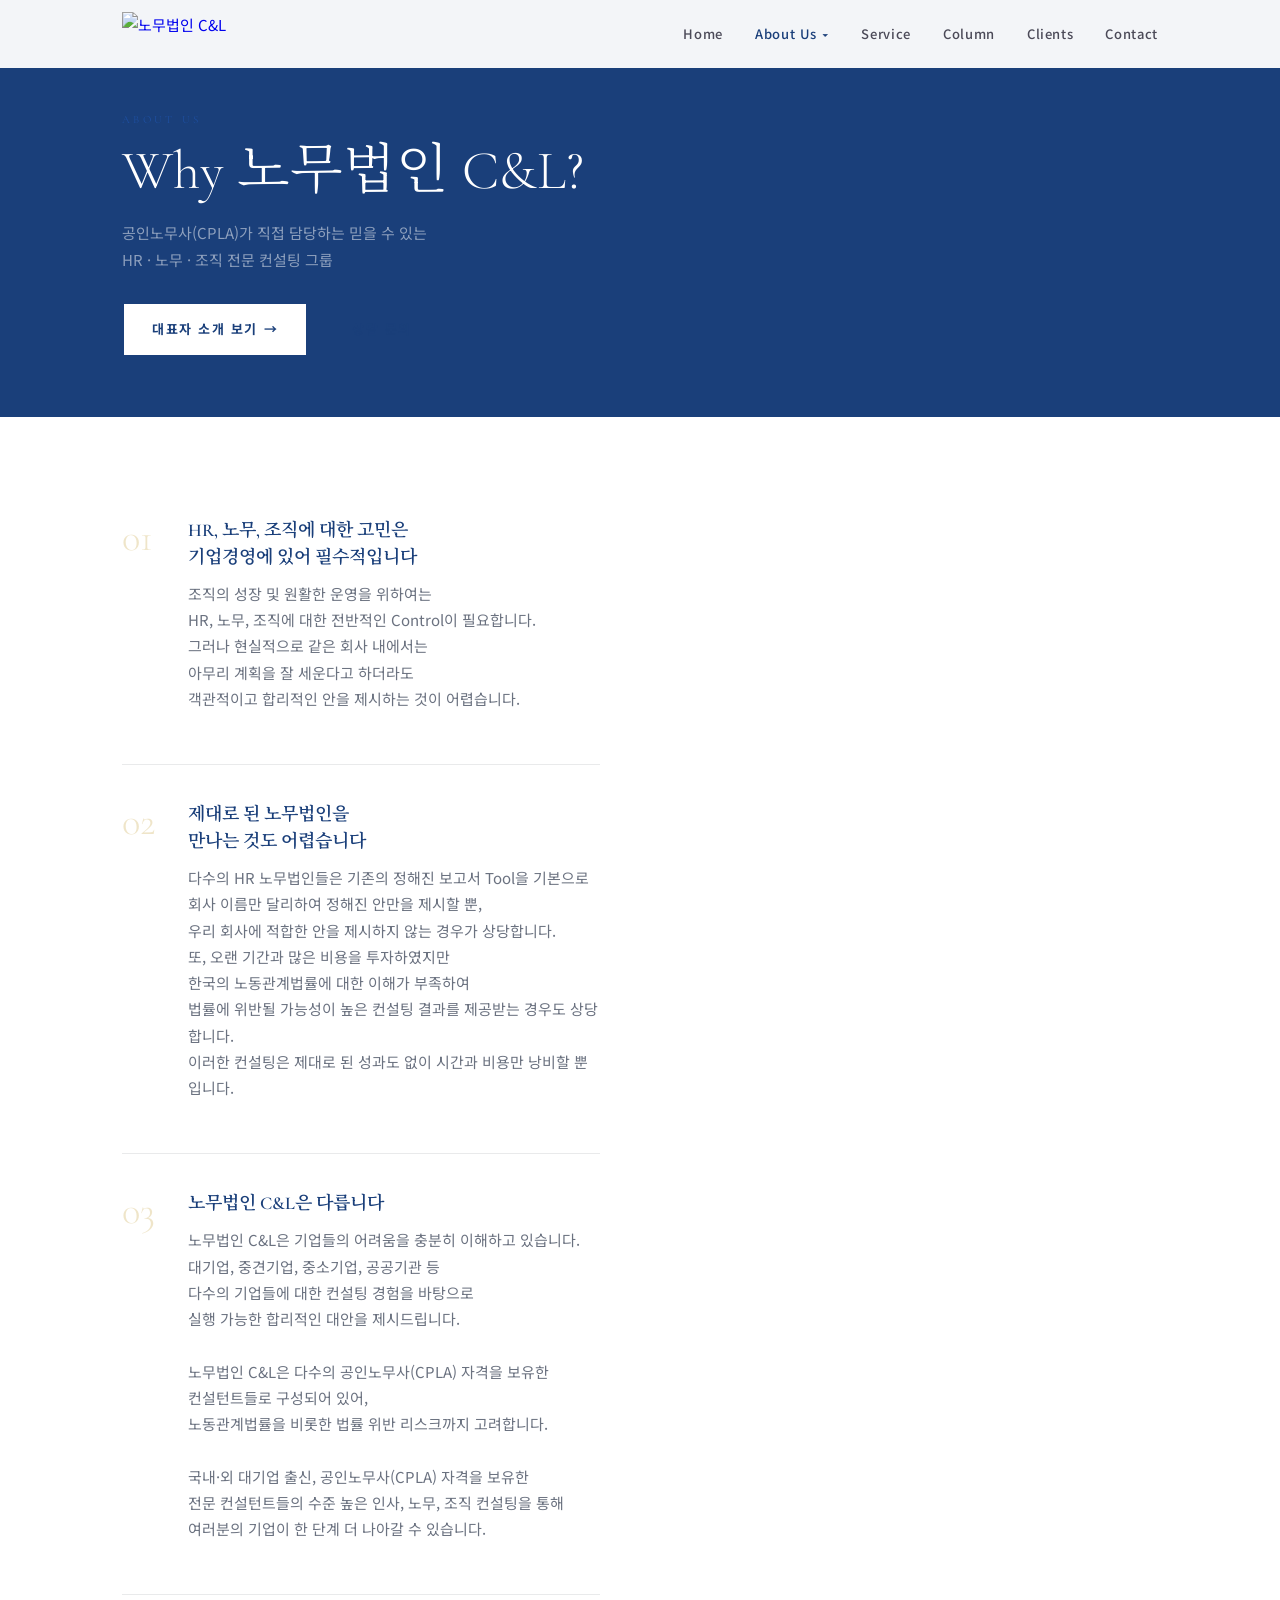
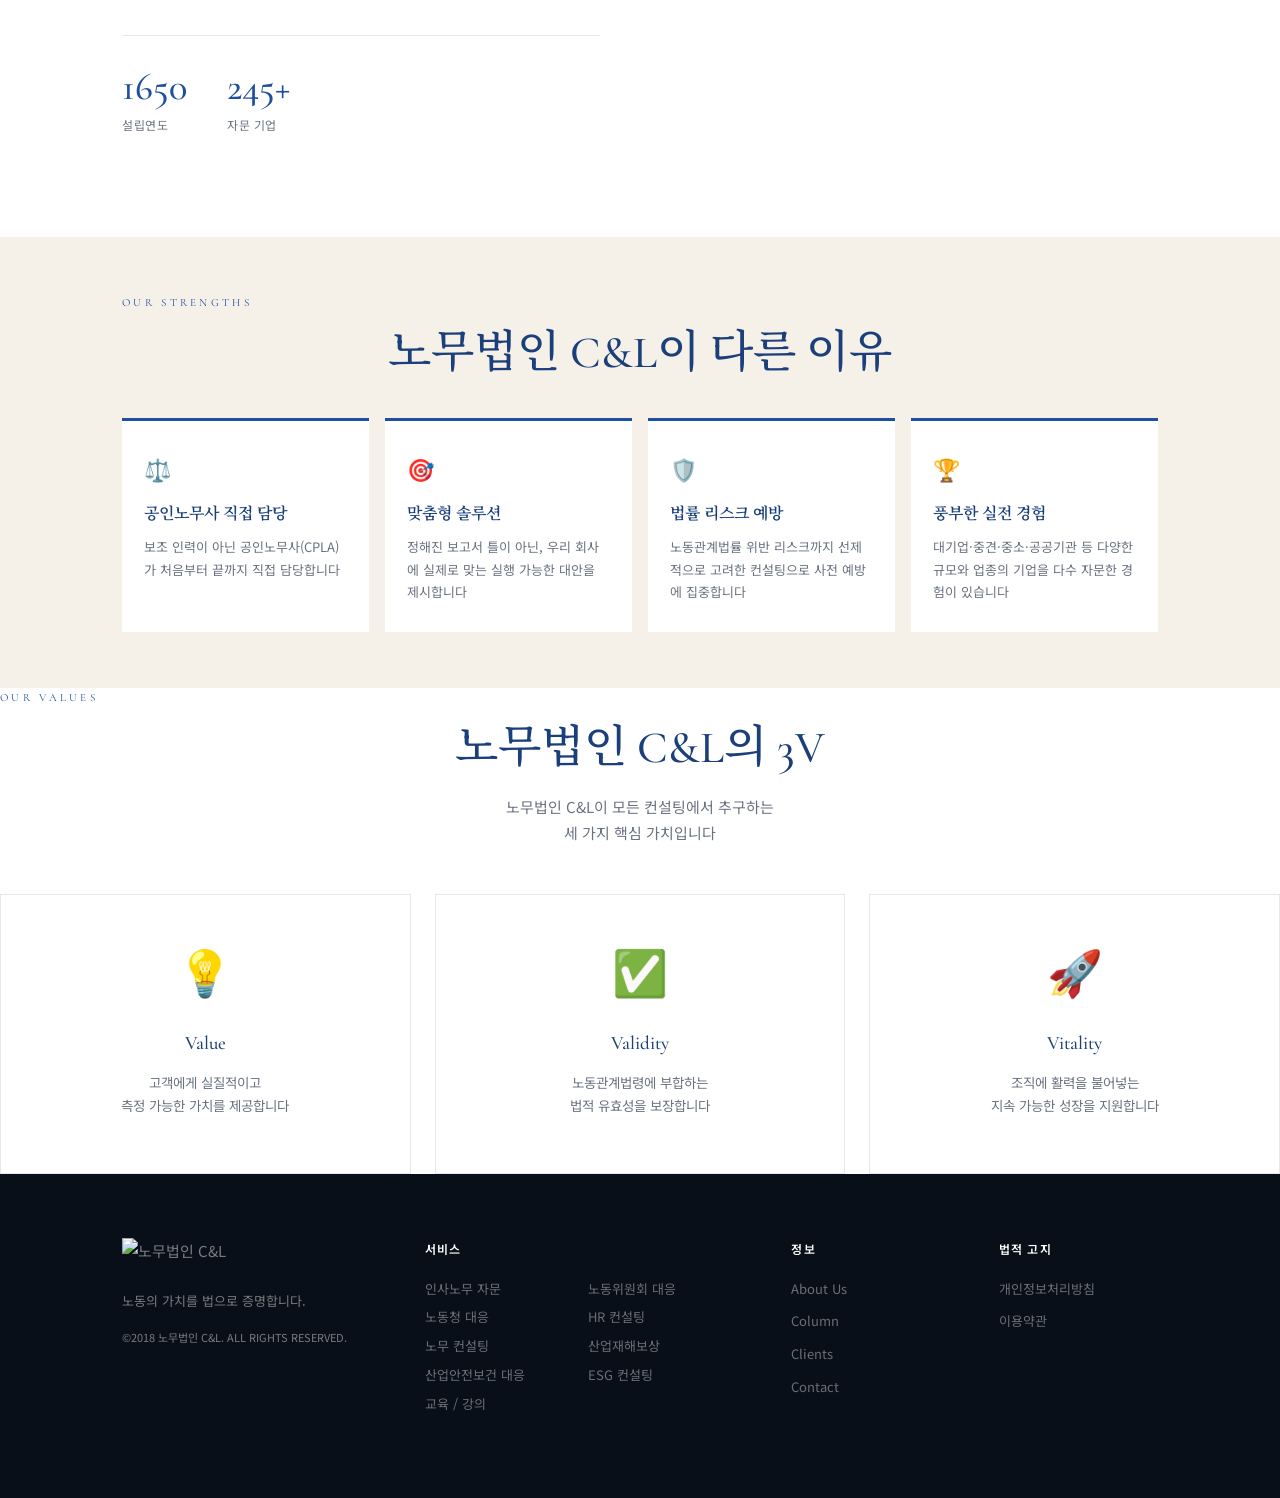
==== commit 4f2e0432: "Add files via upload" ====
--- a/about.html
+++ b/about.html
@@ -166,18 +166,101 @@
   </div>
 </section>
 
+
+
+  <!-- 개인정보처리방침 팝업 -->
+  <div id="privacyModal" style="display:none;position:fixed;top:0;left:0;width:100%;height:100%;background:rgba(0,0,0,0.6);z-index:99999;align-items:flex-start;justify-content:center;padding:40px 20px;overflow-y:auto">
+    <div style="background:#fff;max-width:680px;width:100%;padding:48px 40px;position:relative;margin:auto">
+      <button onclick="document.getElementById('privacyModal').style.display='none'" style="position:absolute;top:16px;right:20px;background:none;border:none;font-size:26px;cursor:pointer;color:#9ca3af;line-height:1">×</button>
+      <div style="font-size:11px;letter-spacing:.2em;color:#1e4fa0;margin-bottom:10px;text-transform:uppercase">Legal Notice</div>
+      <h2 style="font-family:'Cormorant Garamond',serif;font-size:26px;font-weight:500;color:#1a3f7a;margin-bottom:28px;padding-bottom:16px;border-bottom:1px solid rgba(13,27,42,.1)">개인정보처리방침</h2>
+      <div style="font-size:14px;color:#374151;line-height:2">
+        <p style="margin-bottom:20px">노무법인 C&amp;L(이하 "법인")은 이용자의 개인정보를 소중히 여기며, 「개인정보 보호법」 및 관련 법령을 준수합니다.</p>
+        <h4 style="font-size:15px;font-weight:700;color:#1a3f7a;margin:20px 0 8px">1. 수집하는 개인정보 항목</h4>
+        <p style="margin-bottom:16px">성함, 연락처, 이메일 주소, 문의 내용</p>
+        <h4 style="font-size:15px;font-weight:700;color:#1a3f7a;margin:20px 0 8px">2. 개인정보 수집 및 이용 목적</h4>
+        <p style="margin-bottom:16px">상담 문의 접수 및 답변, 서비스 안내</p>
+        <h4 style="font-size:15px;font-weight:700;color:#1a3f7a;margin:20px 0 8px">3. 개인정보 보유 및 이용 기간</h4>
+        <p style="margin-bottom:16px">상담 완료 후 3년간 보관 후 파기. 단, 관련 법령에 따라 보존이 필요한 경우 해당 기간 동안 보관합니다.</p>
+        <h4 style="font-size:15px;font-weight:700;color:#1a3f7a;margin:20px 0 8px">4. 개인정보의 제3자 제공</h4>
+        <p style="margin-bottom:16px">법인은 이용자의 동의 없이 개인정보를 제3자에게 제공하지 않습니다. 다만, 법령의 규정에 의한 경우는 예외로 합니다.</p>
+        <h4 style="font-size:15px;font-weight:700;color:#1a3f7a;margin:20px 0 8px">5. 개인정보 파기</h4>
+        <p style="margin-bottom:16px">보유 기간 경과 또는 처리 목적 달성 후 지체 없이 해당 개인정보를 파기합니다. 전자적 파일은 복구 불가능한 방법으로 영구 삭제하며, 출력물은 분쇄 또는 소각합니다.</p>
+        <h4 style="font-size:15px;font-weight:700;color:#1a3f7a;margin:20px 0 8px">6. 이용자의 권리</h4>
+        <p style="margin-bottom:16px">이용자는 언제든지 개인정보 열람, 수정, 삭제, 처리정지를 요구할 수 있습니다. 관련 문의는 아래 연락처로 해주시기 바랍니다.</p>
+        <h4 style="font-size:15px;font-weight:700;color:#1a3f7a;margin:20px 0 8px">7. 개인정보 보호책임자</h4>
+        <p style="margin-bottom:16px">담당: 노무법인 C&amp;L 대표<br/>이메일: cnlcg@cnlcg.co.kr<br/>전화: 02-2135-9391</p>
+        <h4 style="font-size:15px;font-weight:700;color:#1a3f7a;margin:20px 0 8px">8. 시행일</h4>
+        <p>본 방침은 2024년 1월 1일부터 시행됩니다.</p>
+      </div>
+      <div style="text-align:right;margin-top:32px">
+        <button onclick="document.getElementById('privacyModal').style.display='none'" style="padding:12px 32px;background:#1a3f7a;color:#fff;border:none;font-size:13px;font-weight:700;cursor:pointer;letter-spacing:.08em">확인</button>
+      </div>
+    </div>
+  </div>
+
+  <!-- 이용약관 팝업 -->
+  <div id="termsModal" style="display:none;position:fixed;top:0;left:0;width:100%;height:100%;background:rgba(0,0,0,0.6);z-index:99999;align-items:flex-start;justify-content:center;padding:40px 20px;overflow-y:auto">
+    <div style="background:#fff;max-width:680px;width:100%;padding:48px 40px;position:relative;margin:auto">
+      <button onclick="document.getElementById('termsModal').style.display='none'" style="position:absolute;top:16px;right:20px;background:none;border:none;font-size:26px;cursor:pointer;color:#9ca3af;line-height:1">×</button>
+      <div style="font-size:11px;letter-spacing:.2em;color:#1e4fa0;margin-bottom:10px;text-transform:uppercase">Legal Notice</div>
+      <h2 style="font-family:'Cormorant Garamond',serif;font-size:26px;font-weight:500;color:#1a3f7a;margin-bottom:28px;padding-bottom:16px;border-bottom:1px solid rgba(13,27,42,.1)">이용약관</h2>
+      <div style="font-size:14px;color:#374151;line-height:2">
+        <h4 style="font-size:15px;font-weight:700;color:#1a3f7a;margin:0 0 8px">제1조 (목적)</h4>
+        <p style="margin-bottom:20px">본 약관은 노무법인 C&amp;L(이하 "법인")이 운영하는 웹사이트(laborcnl.com, 이하 "사이트")의 이용에 관한 조건 및 절차, 법인과 이용자 간의 권리·의무 및 책임 사항을 규정함을 목적으로 합니다.</p>
+        <h4 style="font-size:15px;font-weight:700;color:#1a3f7a;margin:20px 0 8px">제2조 (약관의 효력 및 변경)</h4>
+        <p style="margin-bottom:20px">본 약관은 사이트에 게시함으로써 효력이 발생합니다. 법인은 합리적인 사유가 있는 경우 약관을 변경할 수 있으며, 변경된 약관은 사이트에 공지합니다.</p>
+        <h4 style="font-size:15px;font-weight:700;color:#1a3f7a;margin:20px 0 8px">제3조 (서비스의 제공)</h4>
+        <p style="margin-bottom:20px">법인은 이용자에게 노무·인사·조직 컨설팅 관련 정보 제공 및 상담 문의 접수 서비스를 제공합니다. 서비스는 연중무휴 24시간 제공을 원칙으로 하되, 시스템 점검 등 필요한 경우 일시 중단될 수 있습니다.</p>
+        <h4 style="font-size:15px;font-weight:700;color:#1a3f7a;margin:20px 0 8px">제4조 (이용자의 의무)</h4>
+        <p style="margin-bottom:20px">이용자는 사이트 이용 시 다음 행위를 하여서는 안 됩니다.<br/>① 타인의 정보 도용<br/>② 법인의 저작권 등 지적재산권 침해<br/>③ 사이트 운영을 방해하는 행위<br/>④ 기타 관련 법령에 위반되는 행위</p>
+        <h4 style="font-size:15px;font-weight:700;color:#1a3f7a;margin:20px 0 8px">제5조 (책임의 한계)</h4>
+        <p style="margin-bottom:20px">사이트에 게시된 정보는 일반적인 참고 목적으로 제공되며, 개별 사안에 대한 법률적 조언을 구성하지 않습니다. 구체적인 사안에 대하여는 반드시 전문가의 직접 상담을 받으시기 바랍니다.</p>
+        <h4 style="font-size:15px;font-weight:700;color:#1a3f7a;margin:20px 0 8px">제6조 (저작권)</h4>
+        <p style="margin-bottom:20px">사이트 내 모든 콘텐츠(텍스트, 이미지, 로고 등)의 저작권은 법인에 귀속됩니다. 사전 서면 동의 없이 무단 복제, 배포, 전송을 금지합니다.</p>
+        <h4 style="font-size:15px;font-weight:700;color:#1a3f7a;margin:20px 0 8px">제7조 (준거법 및 관할)</h4>
+        <p>본 약관은 대한민국 법령에 따라 해석되며, 분쟁 발생 시 서울중앙지방법원을 전속 관할 법원으로 합니다.</p>
+      </div>
+      <div style="text-align:right;margin-top:32px">
+        <button onclick="document.getElementById('termsModal').style.display='none'" style="padding:12px 32px;background:#1a3f7a;color:#fff;border:none;font-size:13px;font-weight:700;cursor:pointer;letter-spacing:.08em">확인</button>
+      </div>
+    </div>
+  </div>
+
 <footer class="footer">
   <div class="container">
-    <div class="footer-grid">
+    <div class="footer-grid" style="grid-template-columns:1.6fr 2fr 1fr 1fr">
       <div class="footer-brand">
         <img src="logo_white.png" alt="노무법인 C&amp;L" class="footer-logo-img" style="height:40px;width:auto;display:block;margin-bottom:12px"/>
         <p>노동의 가치를 법으로 증명합니다.</p>
         <p class="footer-copy">©2018 노무법인 C&amp;L. ALL RIGHTS RESERVED.</p>
       </div>
-      <div class="footer-links"><h4>서비스</h4><a href="service.html">HR 컨설팅</a><a href="service.html">노무 컨설팅</a>
-      </div>
-      <div class="footer-links"><h4>정보</h4><a href="about.html">About Us</a><a href="column.html">Column</a><a href="clients.html">Clients</a><a href="contact.html">Contact</a></div>
-      <div class="footer-links"><h4>법적 고지</h4><a href="#">개인정보처리방침</a><a href="#">이용약관</a></div>
+      <div class="footer-links">
+        <h4>서비스</h4>
+        <div style="display:grid;grid-template-columns:1fr 1fr;gap:0 8px">
+          <a href="service.html">인사노무 자문</a>
+          <a href="service.html">노동위원회 대응</a>
+          <a href="service.html">노동청 대응</a>
+          <a href="service.html">HR 컨설팅</a>
+          <a href="service.html">노무 컨설팅</a>
+          <a href="service.html">산업재해보상</a>
+          <a href="service.html">산업안전보건 대응</a>
+          <a href="service.html">ESG 컨설팅</a>
+          <a href="service.html">교육 / 강의</a>
+        </div>
+      </div>
+      <div class="footer-links">
+        <h4>정보</h4>
+        <a href="about.html">About Us</a>
+        <a href="column.html">Column</a>
+        <a href="clients.html">Clients</a>
+        <a href="contact.html">Contact</a>
+      </div>
+      <div class="footer-links">
+        <h4>법적 고지</h4>
+        <a href="#" onclick="event.preventDefault();var m=document.getElementById('privacyModal');m.style.display='flex'">개인정보처리방침</a>
+        <a href="#" onclick="event.preventDefault();var m=document.getElementById('termsModal');m.style.display='flex'">이용약관</a>
+      </div>
     </div>
   </div>
 </footer>
